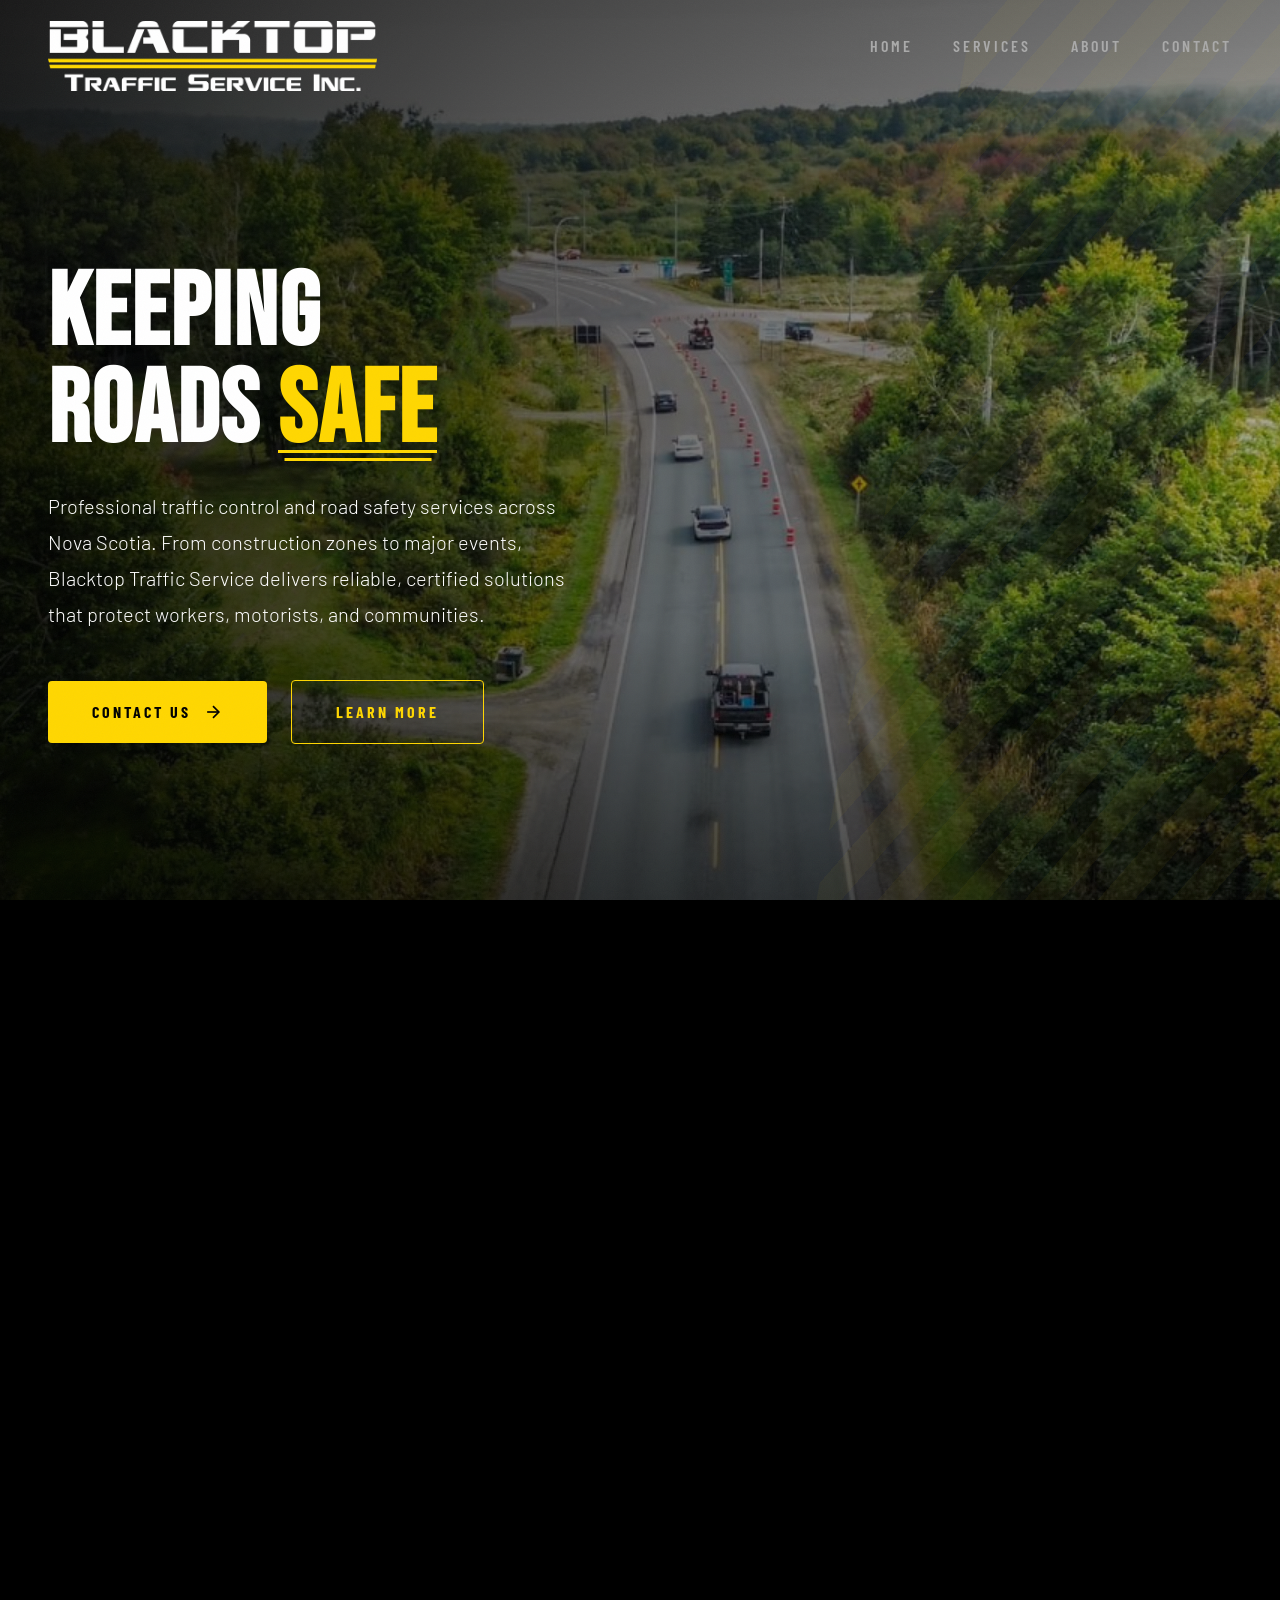
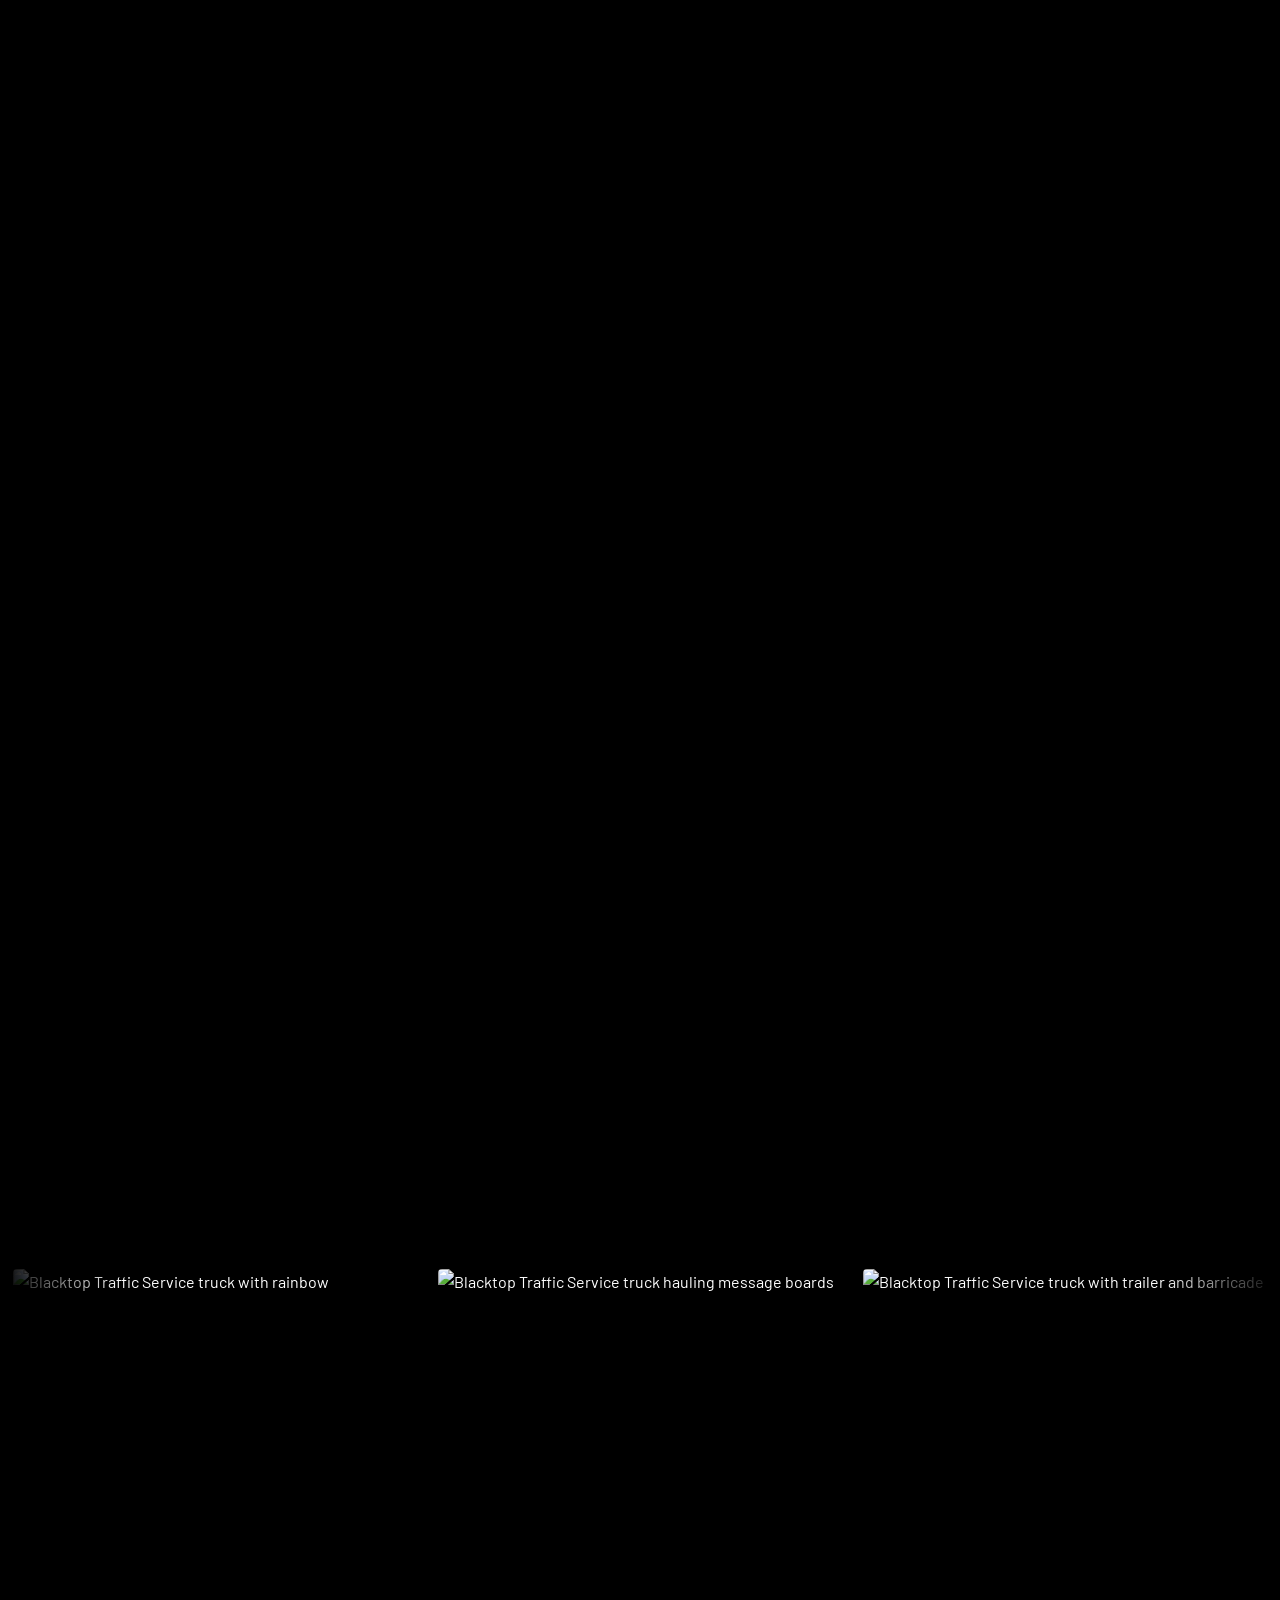
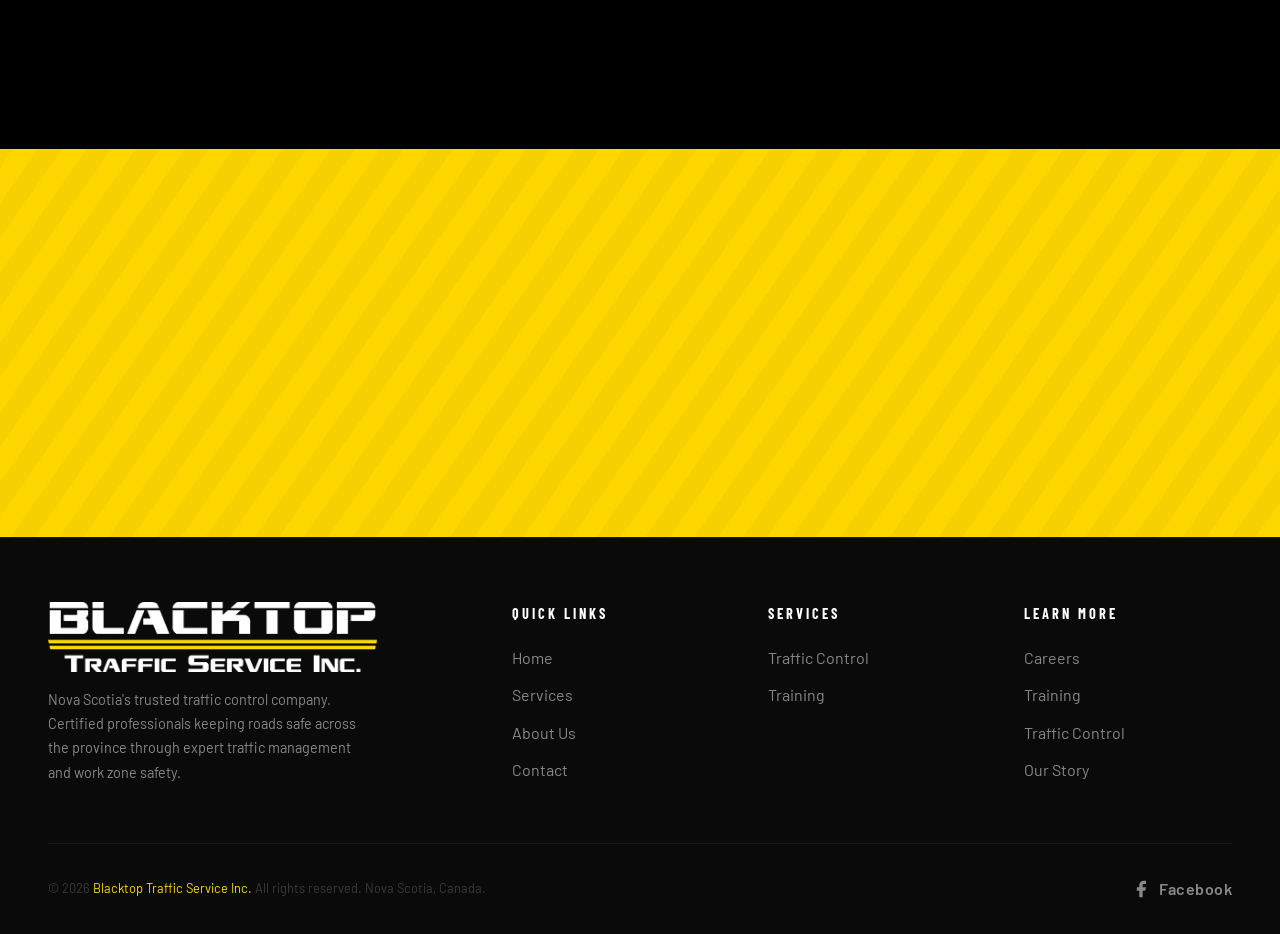
==== index.html @ 9e1861d8 "Add files via upload" ====
<!DOCTYPE html>
<html lang="en">
<head>
    <meta charset="UTF-8">
    <meta name="viewport" content="width=device-width, initial-scale=1.0">
    <meta name="description" content="Blacktop Traffic Service Inc. — Nova Scotia's trusted traffic control, road safety, and traffic management company. Professional flagging, lane closures, traffic control person services, and construction zone management serving Halifax, Sydney, Truro, Dartmouth, Cape Breton, and all of Nova Scotia.">
    <meta name="keywords" content="traffic control Nova Scotia, traffic services, Nova Scotia traffic, traffic service, traffic control person, traffic control training, traffic safety, road safety, traffic management, Blacktop Traffic, Blacktop Traffic Service, Blacktop Service, blacktop, Ryan Robicheau, Cape Breton traffic services, Nova Scotia service, flagging services, lane closures, construction zone management, pilot car services, detour setup, event traffic management, traffic services Halifax, traffic services Sydney, traffic services Dartmouth, traffic services Truro, traffic services New Glasgow, traffic services Yarmouth, traffic services Kentville, traffic services Amherst, traffic services Antigonish, traffic services Bridgewater, traffic services Wolfville, traffic services Pictou, traffic services Digby, traffic services Lunenburg, traffic services Windsor, traffic services Shelburne, traffic services Middleton, traffic services Liverpool, traffic services Springhill, traffic services Port Hawkesbury, traffic services Inverness, traffic services Baddeck, traffic services North Sydney, traffic services Glace Bay, traffic services New Waterford, traffic services Lower Sackville, traffic services Bedford, traffic services Cole Harbour, traffic services Enfield, traffic services Stellarton, traffic services Westville, traffic services Annapolis Royal, traffic services Berwick, traffic services Parrsboro, traffic services Marshalltown, traffic services Plympton">
    <meta name="author" content="Blacktop Traffic Service Inc.">
    <meta name="robots" content="index, follow">
    <meta name="geo.region" content="CA-NS">
    <meta name="geo.placename" content="Nova Scotia, Canada">
    <meta property="og:title" content="Blacktop Traffic Service Inc. — Nova Scotia Traffic Control & Road Safety Experts">
    <meta property="og:description" content="Professional traffic control, flagging, traffic management, and road safety services across Nova Scotia. Serving Halifax, Cape Breton, Truro, Yarmouth, and every community province-wide. 24/7 availability.">
    <meta property="og:type" content="website">
    <meta property="og:locale" content="en_CA">
    <meta property="og:site_name" content="Blacktop Traffic Service Inc.">
    <meta property="og:url" content="https://www.blacktoptraffic.ca">
    <title>Blacktop Traffic Service Inc. — Nova Scotia Traffic Control & Road Safety</title>
    <link rel="canonical" href="https://www.blacktoptraffic.ca">
    <link rel="preconnect" href="https://fonts.googleapis.com">
    <link rel="preconnect" href="https://fonts.gstatic.com" crossorigin>
    <link href="https://fonts.googleapis.com/css2?family=Bebas+Neue&family=Barlow:wght@300;400;500;600;700&family=Barlow+Condensed:wght@400;600;700&display=swap" rel="stylesheet">
    <link rel="stylesheet" href="css/styles.css">
</head>
<body>

    <!-- NAVIGATION -->
    <nav class="nav" role="navigation" aria-label="Main navigation">
        <div class="nav__inner">
        <a href="index.html" class="nav__logo" aria-label="Blacktop Traffic Service — Home">
            <img src="images/logo.png" alt="Blacktop Traffic Service" class="nav__logo-img">
        </a>

        <div class="nav__links">
            <a href="index.html" class="nav__link">Home</a>
            <a href="services.html" class="nav__link">Services</a>
            <a href="about.html" class="nav__link">About</a>
            <a href="contact.html" class="nav__link">Contact</a>
        </div>

        <button class="nav__hamburger" aria-label="Toggle menu" aria-expanded="false">
            <div class="nav__hamburger-icon">
                <span></span>
                <span></span>
                <span></span>
            </div>
            <span class="nav__hamburger-label">Menu</span>
        </button>
        </div>

        <div class="nav__mobile-menu">
            <a href="index.html" class="nav__mobile-link">Home</a>
            <a href="services.html" class="nav__mobile-link">Services</a>
            <a href="about.html" class="nav__mobile-link">About</a>
            <a href="contact.html" class="nav__mobile-link">Contact</a>
        </div>
    </nav>


    <!-- HERO SECTION -->
    <header class="hero">
        <div class="hero__bg">
            <img src="images/hero-bg.png" alt="Nova Scotia highway with Blacktop Traffic Service traffic control setup" class="hero__bg-image">
            <div class="hero__bg-overlay"></div>
            <div class="hero__stripe" aria-hidden="true"></div>
        </div>
        <div class="hero__content">
            <div class="hero__text">
                <h1 class="hero__title">
                    Keeping<br>Roads <em>Safe</em>
                </h1>
                <p class="hero__description">
                    Professional traffic control and road safety services across Nova Scotia. From construction zones to major events, Blacktop Traffic Service delivers reliable, certified solutions that protect workers, motorists, and communities.
                </p>
                <div class="hero__actions">
                    <a href="contact.html" class="btn btn--primary">
                        Contact Us
                        <svg class="btn__arrow" viewBox="0 0 24 24" fill="none" stroke="currentColor" stroke-width="2" aria-hidden="true">
                            <line x1="5" y1="12" x2="19" y2="12"/><polyline points="12 5 19 12 12 19"/>
                        </svg>
                    </a>
                    <a href="services.html" class="btn btn--outline">Learn More</a>
                </div>
            </div>
        </div>
    </header>

    <!-- COMMITMENT TO SAFETY -->
    <section class="commitment" aria-label="Our commitment to safety">
        <div class="container">
            <div class="commitment__content reveal">
                <h2 class="commitment__title">Our Commitment to Safety</h2>
                <p class="commitment__text">
                    We believe that every person, whether they're behind the wheel, on foot, or working on the job site, deserves to get home safe at the end of the day. That belief drives every decision we make, every crew we train, and every project we take on.
                </p>
                <a href="about.html#mission" class="btn btn--outline">
                    Learn More
                </a>
            </div>
        </div>
        <div class="commitment__image reveal reveal-delay-2">
            <img src="images/commitment-trucks.png" alt="Blacktop Traffic Service trucks and equipment on a Nova Scotia highway job site">
        </div>
    </section>

    <!-- SERVICES PREVIEW -->
    <section class="services-preview section-pad" aria-label="Our services">
        <div class="container">
            <div class="services-preview__header reveal">
                <h2 class="services-preview__title">Our Services</h2>
                <p class="services-preview__subtitle">Professional traffic control and safety training delivered by certified experts across Nova Scotia.</p>
            </div>
            <div class="services-preview__grid">
                <article class="preview-card reveal reveal-delay-1">
                    <div class="preview-card__image">
                        <img src="images/traffic_control_zoomed.png" alt="Traffic control person holding a slow sign at a work zone">
                        <div class="preview-card__image-overlay"></div>
                    </div>
                    <div class="preview-card__body">
                        <h3 class="preview-card__title">Traffic Control</h3>
                        <p class="preview-card__text">
                            Full-spectrum traffic control planning and execution for construction zones, utility work, and road maintenance projects throughout Nova Scotia.
                        </p>
                    </div>
                </article>
                <article class="preview-card reveal reveal-delay-2">
                    <div class="preview-card__image">
                        <img src="images/services/flagging.jpg" alt="Traffic safety training session with certified instructors">
                        <div class="preview-card__image-overlay"></div>
                    </div>
                    <div class="preview-card__body">
                        <h3 class="preview-card__title">Training</h3>
                        <p class="preview-card__text">
                            Comprehensive traffic control safety training for workers and supervisors covering flagging procedures, work zone safety, and MUTCDC standards.
                        </p>
                    </div>
                </article>
            </div>
            <div class="services-preview__action reveal reveal-delay-3">
                <a href="services.html" class="btn btn--primary">
                    View All Services
                    <svg class="btn__arrow" viewBox="0 0 24 24" fill="none" stroke="currentColor" stroke-width="2" aria-hidden="true">
                        <line x1="5" y1="12" x2="19" y2="12"/><polyline points="12 5 19 12 12 19"/>
                    </svg>
                </a>
            </div>
        </div>
    </section>

    <!-- PHOTO SCROLLER -->
    <section class="clients" aria-label="Blacktop Traffic in action">
        <div class="clients__track">
            <div class="clients__item">
                <img src="images/slider-1.png" alt="Blacktop Traffic Service truck with rainbow" class="clients__logo">
            </div>
            <div class="clients__item">
                <img src="images/slider-2.png" alt="Blacktop Traffic Service truck hauling message boards" class="clients__logo">
            </div>
            <div class="clients__item">
                <img src="images/slider-3.png" alt="Blacktop Traffic Service truck with trailer and barricades" class="clients__logo">
            </div>
            <div class="clients__item">
                <img src="images/slider-4.png" alt="Blacktop Traffic Service office with detour and road closed signs" class="clients__logo">
            </div>
            <div class="clients__item">
                <img src="images/slider-5.png" alt="Road closed sign being built in the shop" class="clients__logo">
            </div>
            <div class="clients__item">
                <img src="images/slider-6.png" alt="Blacktop Traffic Service truck with arrow board and cones on road" class="clients__logo">
            </div>
            <!-- Duplicate set for seamless loop -->
            <div class="clients__item">
                <img src="images/slider-1.png" alt="Blacktop Traffic Service truck with rainbow" class="clients__logo">
            </div>
            <div class="clients__item">
                <img src="images/slider-2.png" alt="Blacktop Traffic Service truck hauling message boards" class="clients__logo">
            </div>
            <div class="clients__item">
                <img src="images/slider-3.png" alt="Blacktop Traffic Service truck with trailer and barricades" class="clients__logo">
            </div>
            <div class="clients__item">
                <img src="images/slider-4.png" alt="Blacktop Traffic Service office with detour and road closed signs" class="clients__logo">
            </div>
            <div class="clients__item">
                <img src="images/slider-5.png" alt="Road closed sign being built in the shop" class="clients__logo">
            </div>
            <div class="clients__item">
                <img src="images/slider-6.png" alt="Blacktop Traffic Service truck with arrow board and cones on road" class="clients__logo">
            </div>
        </div>
    </section>

    <!-- CTA BANNER -->
    <section class="cta-banner" aria-label="Call to action">
        <h2 class="cta-banner__title reveal">Ready to Keep Your Project Safe?</h2>
        <p class="cta-banner__text reveal reveal-delay-1">
            Get in touch with our certified team to discuss your traffic control needs.
        </p>
        <a href="contact.html" class="btn btn--dark reveal reveal-delay-2">
            Contact Us Today
            <svg class="btn__arrow" viewBox="0 0 24 24" fill="none" stroke="currentColor" stroke-width="2" aria-hidden="true">
                <line x1="5" y1="12" x2="19" y2="12"/><polyline points="12 5 19 12 12 19"/>
            </svg>
        </a>
    </section>

    <!-- FOOTER -->
    <footer class="footer" role="contentinfo">
        <div class="footer__top">
            <div class="footer__brand">
                <a href="index.html" class="footer__logo" aria-label="Blacktop Traffic Service — Home">
                    <img src="images/logo.png" alt="Blacktop Traffic Service" class="footer__logo-img">
                </a>
                <p>
                    Nova Scotia's trusted traffic control company. Certified professionals keeping roads safe across the province through expert traffic management and work zone safety.
                </p>
            </div>

            <div>
                <div class="footer__col-title">Quick Links</div>
                <a href="index.html" class="footer__col-link">Home</a>
                <a href="services.html" class="footer__col-link">Services</a>
                <a href="about.html" class="footer__col-link">About Us</a>
                <a href="contact.html" class="footer__col-link">Contact</a>
            </div>

            <div>
                <div class="footer__col-title">Services</div>
                <a href="services.html" class="footer__col-link">Traffic Control</a>
                <a href="services.html" class="footer__col-link">Training</a>
            </div>

            <div>
                <div class="footer__col-title">Learn More</div>
                <a href="contact.html" class="footer__col-link">Careers</a>
                <a href="services.html" class="footer__col-link">Training</a>
                <a href="services.html" class="footer__col-link">Traffic Control</a>
                <a href="about.html" class="footer__col-link">Our Story</a>
            </div>
        </div>

        <div class="footer__bottom">
            <div class="footer__copy">
                &copy; 2026 <a href="index.html">Blacktop Traffic Service Inc.</a> All rights reserved. Nova Scotia, Canada.
            </div>
            <div class="footer__socials">
                <a href="https://www.facebook.com/profile.php?id=100088332285635" target="_blank" rel="noopener noreferrer" class="footer__facebook-link" aria-label="Facebook">
                    <svg viewBox="0 0 24 24" fill="currentColor"><path d="M18 2h-3a5 5 0 00-5 5v3H7v4h3v8h4v-8h3l1-4h-4V7a1 1 0 011-1h3z"/></svg>
                    <span>Facebook</span>
                </a>
            </div>
        </div>
    </footer>

    <script src="js/main.js"></script>

    <!-- Structured Data for SEO -->
    <script type="application/ld+json">
    {
        "@context": "https://schema.org",
        "@type": "LocalBusiness",
        "name": "Blacktop Traffic Service Inc.",
        "alternateName": ["Blacktop Traffic", "Blacktop Traffic Service", "Blacktop Service"],
        "description": "Professional traffic control, traffic management, flagging, traffic safety training, and road safety services across Nova Scotia, Canada. Certified traffic control persons serving Halifax, Cape Breton, Truro, Yarmouth, Digby, and all communities province-wide.",
        "url": "https://www.blacktoptraffic.ca",
        "email": "blacktoptraffic@hotmail.com",
        "founder": {
            "@type": "Person",
            "name": "Ryan Robicheau"
        },
        "address": {
            "@type": "PostalAddress",
            "streetAddress": "9704 Hwy 1 Marshalltown",
            "addressRegion": "Nova Scotia",
            "postalCode": "B0V 1A0",
            "addressCountry": "CA"
        },
        "areaServed": [
            {"@type": "Province", "name": "Nova Scotia"},
            {"@type": "City", "name": "Halifax"},
            {"@type": "City", "name": "Dartmouth"},
            {"@type": "City", "name": "Sydney"},
            {"@type": "City", "name": "Glace Bay"},
            {"@type": "City", "name": "Truro"},
            {"@type": "City", "name": "New Glasgow"},
            {"@type": "City", "name": "Yarmouth"},
            {"@type": "City", "name": "Kentville"},
            {"@type": "City", "name": "Amherst"},
            {"@type": "City", "name": "Bridgewater"},
            {"@type": "City", "name": "Wolfville"},
            {"@type": "City", "name": "Antigonish"},
            {"@type": "City", "name": "Pictou"},
            {"@type": "City", "name": "Digby"},
            {"@type": "City", "name": "Shelburne"},
            {"@type": "City", "name": "Lunenburg"},
            {"@type": "City", "name": "Windsor"},
            {"@type": "City", "name": "Middleton"},
            {"@type": "City", "name": "Annapolis Royal"},
            {"@type": "City", "name": "Liverpool"},
            {"@type": "City", "name": "Springhill"},
            {"@type": "City", "name": "Port Hawkesbury"},
            {"@type": "City", "name": "Inverness"},
            {"@type": "City", "name": "Baddeck"},
            {"@type": "City", "name": "North Sydney"},
            {"@type": "City", "name": "New Waterford"},
            {"@type": "City", "name": "Lower Sackville"},
            {"@type": "City", "name": "Bedford"},
            {"@type": "City", "name": "Cole Harbour"},
            {"@type": "City", "name": "Enfield"},
            {"@type": "City", "name": "Stellarton"},
            {"@type": "City", "name": "Westville"},
            {"@type": "City", "name": "Berwick"},
            {"@type": "City", "name": "Parrsboro"},
            {"@type": "City", "name": "Mahone Bay"},
            {"@type": "City", "name": "Chester"}
        ],
        "serviceType": [
            "Traffic Control",
            "Traffic Management",
            "Traffic Safety",
            "Road Safety",
            "Flagging Services",
            "Lane Closures",
            "Traffic Control Person Services",
            "Traffic Control Training",
            "TCP Certification",
            "Construction Zone Management"
        ],
        "openingHoursSpecification": {
            "@type": "OpeningHoursSpecification",
            "dayOfWeek": ["Monday", "Tuesday", "Wednesday", "Thursday", "Friday", "Saturday", "Sunday"],
            "opens": "00:00",
            "closes": "23:59"
        },
        "sameAs": [
            "https://www.facebook.com/profile.php?id=100088332285635"
        ]
    }
    </script>
</body>
</html>
---- css/styles.css ----
/* ============================================
   CSS CUSTOM PROPERTIES
   ============================================ */
:root {
    --black: #000000;
    --white: #FFFFFF;
    --yellow: #FFD700;
    --yellow-dark: #E6C200;
    --yellow-glow: rgba(255, 215, 0, 0.15);
    --gray-900: #0A0A0A;
    --gray-800: #1A1A1A;
    --gray-700: #2A2A2A;
    --gray-600: #3A3A3A;
    --gray-400: #888888;
    --gray-300: #AAAAAA;
    --gray-100: #E5E5E5;
    --font-display: 'Bebas Neue', sans-serif;
    --font-heading: 'Barlow Condensed', sans-serif;
    --font-body: 'Barlow', sans-serif;
    --ease-out-expo: cubic-bezier(0.16, 1, 0.3, 1);
    --ease-out-quart: cubic-bezier(0.25, 1, 0.5, 1);
}

/* ============================================
   RESET & BASE
   ============================================ */
*, *::before, *::after {
    margin: 0;
    padding: 0;
    box-sizing: border-box;
}

html {
    scroll-behavior: smooth;
    scroll-padding-top: 116px;
}

body {
    font-family: var(--font-body);
    background: var(--black);
    color: var(--white);
    overflow-x: hidden;
    line-height: 1.6;
    -webkit-font-smoothing: antialiased;
    -moz-osx-font-smoothing: grayscale;
}

img {
    max-width: 100%;
    height: auto;
    display: block;
}

a {
    text-decoration: none;
    color: inherit;
}

ul { list-style: none; }

/* ============================================
   NOISE TEXTURE OVERLAY
   ============================================ */
body::before {
    content: '';
    position: fixed;
    inset: 0;
    z-index: 9999;
    pointer-events: none;
    opacity: 0.03;
    background-image: url("data:image/svg+xml,%3Csvg viewBox='0 0 256 256' xmlns='http://www.w3.org/2000/svg'%3E%3Cfilter id='noise'%3E%3CfeTurbulence type='fractalNoise' baseFrequency='0.9' numOctaves='4' stitchTiles='stitch'/%3E%3C/filter%3E%3Crect width='100%25' height='100%25' filter='url(%23noise)'/%3E%3C/svg%3E");
    background-repeat: repeat;
    background-size: 256px 256px;
}

/* ============================================
   SELECTION STYLE
   ============================================ */
::selection {
    background: var(--yellow);
    color: var(--black);
}

/* ============================================
   SCROLLBAR
   ============================================ */
::-webkit-scrollbar { width: 8px; }
::-webkit-scrollbar-track { background: var(--black); }
::-webkit-scrollbar-thumb {
    background: var(--gray-600);
    border-radius: 4px;
}
::-webkit-scrollbar-thumb:hover {
    background: var(--yellow);
}

/* ============================================
   NAVIGATION
   ============================================ */
.nav {
    position: fixed;
    top: 0;
    left: 0;
    right: 0;
    z-index: 1000;
    min-height: 102px;
    padding: 16px 48px 16px;
    display: flex;
    align-items: center;
    justify-content: center;
    transition: background 0.4s ease, box-shadow 0.4s ease, top 0.4s ease;
}

.nav.scrolled {
    background: rgba(0, 0, 0, 0.95);
    backdrop-filter: blur(20px);
    -webkit-backdrop-filter: blur(20px);
    box-shadow: 0 1px 0 rgba(255, 215, 0, 0.1);
}

.nav__inner {
    display: flex;
    align-items: center;
    justify-content: space-between;
    width: 100%;
    max-width: 1200px;
}

.nav__logo {
    display: flex;
    align-items: center;
    gap: 14px;
    z-index: 1003;
}

.nav__logo-img {
    height: 70px;
    width: auto;
    display: block;
    position: relative;
    top: 5px;
    transition: height 0.4s ease;
}

.nav.scrolled .nav__logo-img {
    height: 50px;
    top: 0;
}

.nav__links {
    display: flex;
    align-items: center;
    gap: 40px;
}

.nav__link {
    font-family: var(--font-heading);
    font-size: 1rem;
    font-weight: 600;
    letter-spacing: 3px;
    text-transform: uppercase;
    color: var(--gray-300);
    transition: color 0.3s ease;
    position: relative;
    padding-bottom: 10px;
}

/* Top line — wider, like the logo mark */
.nav__link::before {
    content: '';
    position: absolute;
    bottom: 6px;
    left: 50%;
    width: 0;
    height: 2px;
    background: var(--yellow);
    transform: translateX(-50%);
    transition: width 0.35s var(--ease-out-expo);
}

/* Bottom line — shorter, with gap beneath */
.nav__link::after {
    content: '';
    position: absolute;
    bottom: 0;
    left: 50%;
    width: 0;
    height: 2px;
    background: var(--yellow);
    transform: translateX(-50%);
    transition: width 0.35s var(--ease-out-expo) 0.05s;
}

.nav__link:hover,
.nav__link.active {
    color: var(--white);
}

.nav__link:hover::before,
.nav__link.active::before {
    width: 100%;
}

.nav__link:hover::after,
.nav__link.active::after {
    width: 60%;
}

.nav__cta {
    font-family: var(--font-heading);
    font-size: 0.8rem;
    font-weight: 700;
    letter-spacing: 2px;
    text-transform: uppercase;
    background: var(--yellow);
    color: var(--black);
    padding: 12px 28px;
    border: none;
    cursor: pointer;
    border-radius: 4px;
    transition: background 0.3s ease, transform 0.3s ease;
}

.nav__cta:hover {
    background: var(--white);
    transform: scale(1.05);
}

/* Hamburger */
.nav__hamburger {
    display: none;
    align-items: center;
    gap: 8px;
    cursor: pointer;
    z-index: 1003;
    background: none;
    border: none;
    padding: 8px;
}

.nav__hamburger-icon {
    display: flex;
    flex-direction: column;
    gap: 6px;
}

.nav__hamburger-icon span {
    display: block;
    width: 28px;
    height: 2px;
    background: var(--white);
    transition: transform 0.4s var(--ease-out-expo), opacity 0.3s ease;
    transform-origin: center;
}

.nav__hamburger-label {
    font-family: var(--font-heading);
    font-size: 0.7rem;
    font-weight: 600;
    letter-spacing: 2px;
    text-transform: uppercase;
    color: var(--white);
    transition: color 0.3s ease;
}

.nav__hamburger.open .nav__hamburger-icon span:nth-child(1) {
    transform: translateY(8px) rotate(45deg);
    background: var(--yellow);
}

.nav__hamburger.open .nav__hamburger-icon span:nth-child(2) {
    opacity: 0;
}

.nav__hamburger.open .nav__hamburger-icon span:nth-child(3) {
    transform: translateY(-8px) rotate(-45deg);
    background: var(--yellow);
}

.nav__hamburger.open .nav__hamburger-label {
    color: var(--yellow);
}

/* Mobile Menu */
.nav__mobile-menu {
    display: none;
}


/* ============================================
   HERO SECTION
   ============================================ */
.hero {
    position: relative;
    min-height: 100vh;
    display: flex;
    align-items: center;
    overflow: hidden;
    background: var(--black);
    padding: 110px 48px 0;
}

.hero__bg {
    position: absolute;
    inset: 0;
    z-index: 0;
}

.hero__bg-image {
    position: absolute;
    inset: 0;
    width: 100%;
    height: 100%;
    object-fit: cover;
    object-position: center;
}

.hero__bg-overlay {
    position: absolute;
    inset: 0;
    background:
        linear-gradient(90deg, rgba(0, 0, 0, 0.85) 0%, rgba(0, 0, 0, 0.6) 40%, rgba(0, 0, 0, 0.3) 100%),
        linear-gradient(180deg, rgba(0, 0, 0, 0.3) 0%, transparent 30%, transparent 70%, rgba(0, 0, 0, 0.5) 100%);
    z-index: 1;
}

/* Diagonal stripe accent */
.hero__stripe {
    position: absolute;
    top: -20%;
    right: -5%;
    width: 35%;
    height: 140%;
    background: repeating-linear-gradient(
        -55deg,
        transparent,
        transparent 30px,
        rgba(255, 215, 0, 0.04) 30px,
        rgba(255, 215, 0, 0.04) 60px
    );
    transform: skewX(-10deg);
    z-index: 1;
}

.hero__content {
    position: relative;
    z-index: 3;
    max-width: 1200px;
    margin: 0 auto;
    width: 100%;
}

.hero__text {
    position: relative;
    max-width: 540px;
}

.hero__badge {
    display: inline-flex;
    align-items: center;
    gap: 10px;
    font-family: var(--font-heading);
    font-size: 0.9rem;
    font-weight: 600;
    letter-spacing: 5px;
    text-transform: uppercase;
    color: var(--yellow);
    margin-bottom: 32px;
    opacity: 0;
    transform: translateY(20px);
    animation: fadeUp 0.8s var(--ease-out-expo) 0.3s forwards;
}

.hero__badge::before {
    content: '';
    width: 40px;
    height: 2px;
    background: var(--yellow);
}

.hero__title {
    font-family: var(--font-display);
    font-size: clamp(3.5rem, 8vw, 7.5rem);
    line-height: 0.95;
    letter-spacing: 2px;
    text-transform: uppercase;
    color: var(--white);
    margin-bottom: 28px;
    opacity: 0;
    transform: translateY(40px);
    animation: fadeUp 1s var(--ease-out-expo) 0.5s forwards;
}

.hero__title em {
    font-style: normal;
    color: var(--yellow);
    position: relative;
    display: inline-block;
}

.hero__title em::after {
    content: '';
    position: absolute;
    bottom: 7px;
    left: 0;
    width: 100%;
    height: 3px;
    background: var(--yellow);
}

.hero__title em::before {
    content: '';
    position: absolute;
    bottom: -1px;
    left: 50%;
    transform: translateX(-50%);
    width: calc(100% - 12px);
    height: 3px;
    background: var(--yellow);
}

.hero__description {
    font-size: 1.25rem;
    font-weight: 300;
    color: var(--white);
    max-width: 540px;
    line-height: 1.8;
    margin-bottom: 48px;
    opacity: 0;
    transform: translateY(30px);
    animation: fadeUp 1s var(--ease-out-expo) 0.7s forwards;
}

.hero__actions {
    display: flex;
    align-items: center;
    gap: 24px;
    flex-wrap: wrap;
    opacity: 0;
    transform: translateY(30px);
    animation: fadeUp 1s var(--ease-out-expo) 0.9s forwards;
}


@keyframes fadeUp {
    to {
        opacity: 1;
        transform: translateY(0);
    }
}

/* ============================================
   COMMITMENT SECTION
   ============================================ */
.commitment {
    background: var(--black);
    padding-top: 70px;
    overflow: hidden;
}

.commitment__content {
    text-align: center;
    max-width: 680px;
    margin: 0 auto;
    padding-bottom: 140px;
    position: relative;
    z-index: 2;
}

.commitment__title {
    font-family: var(--font-display);
    font-size: clamp(2.2rem, 4.5vw, 3.5rem);
    letter-spacing: 2px;
    text-transform: uppercase;
    color: var(--yellow);
    line-height: 1.05;
    margin-bottom: 24px;
}

.commitment__text {
    font-size: 1.15rem;
    font-weight: 300;
    color: var(--gray-300);
    line-height: 1.9;
    margin-bottom: 36px;
}

.commitment__image {
    text-align: center;
    line-height: 0;
}

.commitment__image img {
    width: calc(100% + 100px);
    max-width: none;
    height: auto;
    display: block;
    margin-top: -120px;
    margin-left: -50px;
}

/* ============================================
   SERVICES PREVIEW
   ============================================ */
.services-preview {
    background: var(--black);
    padding-top: 65px !important;
    padding-bottom: 70px;
}

.services-preview__header {
    text-align: center;
    margin-bottom: 56px;
}

.services-preview__header .section-label {
    justify-content: center;
}

.services-preview__title {
    font-family: var(--font-display);
    font-size: clamp(2.2rem, 4.5vw, 3.5rem);
    letter-spacing: 2px;
    text-transform: uppercase;
    color: var(--yellow);
    line-height: 1.05;
    margin-bottom: 16px;
}

.services-preview__subtitle {
    font-size: 1.15rem;
    font-weight: 300;
    color: var(--gray-300);
    max-width: 600px;
    line-height: 1.8;
    margin: 0 auto;
}

.services-preview__grid {
    display: grid;
    grid-template-columns: repeat(2, 1fr);
    gap: 28px;
}

.preview-card {
    background: var(--gray-900);
    border: 1px solid var(--gray-800);
    overflow: hidden;
    transition: border-color 0.4s ease, transform 0.4s var(--ease-out-expo);
}

.preview-card:hover {
    border-color: var(--yellow);
    transform: translateY(-6px);
}

.preview-card__image {
    position: relative;
    aspect-ratio: 4 / 3;
    overflow: hidden;
}

.preview-card__image img {
    width: 100%;
    height: 100%;
    object-fit: cover;
    display: block;
    transition: transform 0.6s var(--ease-out-expo);
}

.preview-card:hover .preview-card__image img {
    transform: scale(1.05);
}

.preview-card__image-overlay {
    position: absolute;
    inset: 0;
    background: linear-gradient(
        180deg,
        transparent 50%,
        rgba(10, 10, 10, 0.7) 100%
    );
    pointer-events: none;
}

.preview-card__body {
    padding: 28px 28px 32px;
}

.preview-card__title {
    font-family: var(--font-display);
    font-size: 1.8rem;
    letter-spacing: 2px;
    text-transform: uppercase;
    margin-bottom: 12px;
    transition: color 0.3s ease;
}

.preview-card:hover .preview-card__title {
    color: var(--yellow);
}

.preview-card__text {
    font-size: 1rem;
    font-weight: 300;
    color: var(--gray-300);
    line-height: 1.8;
}

.services-preview__action {
    text-align: center;
    margin-top: 48px;
}

/* Buttons */
.btn {
    font-family: var(--font-heading);
    font-size: 1rem;
    font-weight: 700;
    letter-spacing: 3px;
    text-transform: uppercase;
    padding: 18px 44px;
    cursor: pointer;
    transition: all 0.4s var(--ease-out-expo);
    display: inline-flex;
    align-items: center;
    gap: 12px;
    border: none;
}

.btn--primary {
    background: var(--yellow);
    color: var(--black);
    border-radius: 4px;
}

.btn--primary:hover {
    background: var(--white);
    transform: translateY(-2px);
    box-shadow: 0 20px 40px rgba(255, 215, 0, 0.2);
}

.btn--outline {
    background: transparent;
    color: var(--yellow);
    border: 1px solid var(--yellow);
    border-radius: 4px;
}

.btn--outline:hover {
    background: var(--white);
    border-color: var(--white);
    color: var(--black);
    transform: translateY(-2px);
}

.btn__arrow {
    width: 20px;
    height: 20px;
    transition: transform 0.3s var(--ease-out-expo);
}

.btn:hover .btn__arrow {
    transform: translateX(4px);
}

/* ============================================
   SERVICE DETAIL SECTIONS
   ============================================ */
.service-detail {
    background: var(--black);
}

.service-detail.section-pad {
    padding-bottom: 40px;
}

.service-detail--alt {
    background: var(--black);
}

.service-detail--alt.section-pad {
    padding-top: 80px;
    padding-bottom: 100px;
}

.service-detail__header {
    text-align: center;
    max-width: 700px;
    margin: 0 auto 56px;
}

.service-detail__header .section-label {
    justify-content: center;
}

.service-detail__title {
    font-family: var(--font-display);
    font-size: clamp(2rem, 3.5vw, 3rem);
    letter-spacing: 2px;
    text-transform: uppercase;
    line-height: 1.1;
    margin-bottom: 20px;
}

.service-detail__intro {
    font-size: 1.1rem;
    font-weight: 300;
    color: var(--gray-300);
    line-height: 1.8;
}

.service-detail__grid {
    display: grid;
    grid-template-columns: repeat(3, 1fr);
    gap: 24px;
}

.detail-card {
    background: var(--gray-900);
    border: 1px solid var(--gray-800);
    padding: 32px 28px;
    transition: border-color 0.4s ease, transform 0.4s var(--ease-out-expo);
}

.service-detail--alt .detail-card {
    background: var(--gray-900);
}

.detail-card:hover {
    border-color: var(--yellow);
    transform: translateY(-4px);
}

.detail-card__title {
    font-family: var(--font-display);
    font-size: 1.4rem;
    letter-spacing: 2px;
    text-transform: uppercase;
    margin-bottom: 12px;
    transition: color 0.3s ease;
}

.detail-card:hover .detail-card__title {
    color: var(--yellow);
}

.detail-card__text {
    font-size: 0.95rem;
    font-weight: 300;
    color: var(--gray-300);
    line-height: 1.75;
}

/* ============================================
   SECTION COMMON
   ============================================ */
section {
    position: relative;
}

.section-pad {
    padding: 140px 48px;
}

.container {
    max-width: 1200px;
    margin: 0 auto;
}

.section-label {
    display: inline-flex;
    align-items: center;
    gap: 12px;
    font-family: var(--font-heading);
    font-size: 0.9rem;
    font-weight: 600;
    letter-spacing: 5px;
    text-transform: uppercase;
    color: var(--yellow);
    margin-bottom: 20px;
}

.section-label::before {
    content: '';
    width: 30px;
    height: 2px;
    background: var(--yellow);
}

.section-title {
    font-family: var(--font-display);
    font-size: clamp(2.5rem, 5vw, 4.5rem);
    letter-spacing: 2px;
    text-transform: uppercase;
    line-height: 1;
    margin-bottom: 24px;
}

.section-subtitle {
    font-size: 1.2rem;
    font-weight: 300;
    color: var(--gray-300);
    max-width: 640px;
    line-height: 1.8;
}

/* Reveal animations */
.reveal {
    opacity: 0;
    transform: translateY(40px);
    transition: opacity 0.8s var(--ease-out-expo), transform 0.8s var(--ease-out-expo);
}

.reveal.visible {
    opacity: 1;
    transform: translateY(0);
}

.reveal-delay-1 { transition-delay: 0.1s; }
.reveal-delay-2 { transition-delay: 0.2s; }
.reveal-delay-3 { transition-delay: 0.3s; }
.reveal-delay-4 { transition-delay: 0.4s; }
.reveal-delay-5 { transition-delay: 0.5s; }
.reveal-delay-6 { transition-delay: 0.6s; }

/* ============================================
   CLIENT TICKER
   ============================================ */
.clients {
    background: var(--black);
    border-top: none;
    border-bottom: none;
    padding: 0 0 80px;
    overflow: hidden;
    position: relative;
}

.clients__label {
    font-family: var(--font-display);
    font-size: clamp(2.2rem, 4.5vw, 3.5rem);
    letter-spacing: 2px;
    text-transform: uppercase;
    color: var(--white);
    text-align: center;
    margin-bottom: 120px;
}

.clients__track {
    display: flex;
    width: max-content;
    animation: ticker 30s linear infinite;
}

.clients__track:hover {
    animation-play-state: paused;
}

.clients__item {
    flex-shrink: 0;
    display: flex;
    align-items: center;
    gap: 25px;
    padding: 0 12.5px;
    white-space: nowrap;
    border-right: none;
    transition: opacity 0.3s ease;
}

.clients__item:hover {
    opacity: 0.8;
}

.clients__logo {
    width: 400px;
    height: 400px;
    border-radius: 4px;
    object-fit: cover;
    flex-shrink: 0;
}

.clients__name {
    font-family: var(--font-heading);
    font-size: 0.9rem;
    font-weight: 600;
    letter-spacing: 3px;
    text-transform: uppercase;
    color: var(--white);
}

/* Fade edges */
.clients::before,
.clients::after {
    content: '';
    position: absolute;
    top: 0;
    bottom: 0;
    width: 120px;
    z-index: 2;
    pointer-events: none;
}

.clients::before {
    left: 0;
    background: linear-gradient(90deg, var(--black), transparent);
}

.clients::after {
    right: 0;
    background: linear-gradient(-90deg, var(--black), transparent);
}

@keyframes ticker {
    0% { transform: translateX(0); }
    100% { transform: translateX(-50%); }
}


/* ============================================
   SERVICES — ROAD LAYOUT
   ============================================ */
.road-section {
    position: relative;
    background: var(--black);
    padding: 100px 48px 120px;
    overflow: hidden;
}

/* --- The Road --- */
.road {
    position: absolute;
    top: 20px;
    left: 50%;
    transform: translateX(-50%);
    width: 120px;
    height: calc(100% - 20px);
    display: flex;
    z-index: 0;
}

.road__edge {
    width: 4px;
    height: 100%;
    background: rgba(255, 255, 255, 0.12);
    flex-shrink: 0;
}

.road__surface {
    flex: 1;
    background: var(--gray-800);
    display: flex;
    justify-content: center;
}

.road__dashes {
    width: 4px;
    height: 100%;
    background: repeating-linear-gradient(
        to bottom,
        var(--yellow) 0px,
        var(--yellow) 28px,
        transparent 28px,
        transparent 56px
    );
    opacity: 0.6;
}

/* Road fade in/out */
.road__fade {
    position: absolute;
    left: 0;
    width: 100%;
    height: 180px;
    z-index: 1;
    pointer-events: none;
}

.road__fade--top {
    top: 0;
    background: linear-gradient(to bottom, var(--black) 0%, transparent 100%);
}

.road__fade--bottom {
    bottom: 0;
    background: linear-gradient(to top, var(--black) 0%, transparent 100%);
}

/* --- Service Stops --- */
.road__stops {
    position: relative;
    z-index: 1;
    max-width: 1200px;
    margin: 0 auto;
    display: flex;
    flex-direction: column;
    gap: 80px;
}

.road-stop {
    display: grid;
    grid-template-columns: 1fr 40px 120px 40px 1fr;
    align-items: center;
    width: 100%;
}

/* Left stop: card(1) | connector(2) | road gap(3) | empty(4) | image(5) */
.road-stop--left .road-stop__card { grid-column: 1; }
.road-stop--left .road-stop__connector { grid-column: 2; }
.road-stop--left .road-stop__image { grid-column: 5; }

/* Right stop: image(1) | empty(2) | road gap(3) | connector(4) | card(5) */
.road-stop--right .road-stop__image { grid-column: 1; }
.road-stop--right .road-stop__connector { grid-column: 4; }
.road-stop--right .road-stop__card { grid-column: 5; }

/* --- Connector Line + Dot --- */
.road-stop__connector {
    display: flex;
    align-items: center;
    height: 2px;
}

.road-stop__line {
    display: block;
    flex: 1;
    height: 2px;
    background: var(--yellow);
    opacity: 0.4;
}

.road-stop__dot {
    width: 14px;
    height: 14px;
    border-radius: 50%;
    background: var(--yellow);
    border: 3px solid var(--black);
    flex-shrink: 0;
    box-shadow: 0 0 12px rgba(255, 215, 0, 0.3);
}

/* --- Service Card --- */
.road-stop__card {
    background: var(--gray-900);
    border: 1px solid var(--gray-800);
    padding: 36px 32px;
    position: relative;
    overflow: hidden;
    transition: border-color 0.4s ease, transform 0.4s var(--ease-out-expo);
    display: grid;
    grid-template-columns: 44px 1fr;
    grid-template-rows: auto 1fr;
    gap: 0 16px;
}

.road-stop__card:hover {
    border-color: var(--yellow);
    transform: translateY(-4px);
}

.road-stop__card::before {
    content: '';
    position: absolute;
    top: 0;
    left: 0;
    width: 3px;
    height: 0;
    background: var(--yellow);
    transition: height 0.5s var(--ease-out-expo);
}

.road-stop--right .road-stop__card::before {
    left: auto;
    right: 0;
}

.road-stop__card:hover::before {
    height: 100%;
}

.road-stop__icon {
    grid-column: 1;
    grid-row: 1;
    width: 44px;
    height: 44px;
    color: var(--yellow);
    align-self: center;
}

.road-stop__icon svg {
    width: 100%;
    height: 100%;
    stroke: currentColor;
    fill: none;
    stroke-width: 1.5;
    stroke-linecap: round;
    stroke-linejoin: round;
}

.road-stop__title {
    grid-column: 2;
    grid-row: 1;
    font-family: var(--font-display);
    font-size: 2.2rem;
    letter-spacing: 2px;
    text-transform: uppercase;
    transition: color 0.3s ease;
    align-self: center;
}

.road-stop__card:hover .road-stop__title {
    color: var(--yellow);
}

.road-stop__text {
    grid-column: 1 / -1;
    grid-row: 2;
    font-size: 1.05rem;
    font-weight: 300;
    color: #ffffff;
    line-height: 1.8;
    margin-top: 16px;
}

/* --- Service Image --- */
.road-stop__image {
    overflow: hidden;
    border: 1px solid var(--gray-800);
    background: var(--gray-900);
    align-self: stretch;
}

.road-stop__image img {
    width: 100%;
    height: 100%;
    object-fit: cover;
    display: block;
}

/* ============================================
   ABOUT SECTION
   ============================================ */
.about-section {
    background: var(--gray-900);
    position: relative;
    overflow: hidden;
}

.about__stripe {
    position: absolute;
    bottom: -10%;
    left: -10%;
    width: 45%;
    height: 120%;
    background: repeating-linear-gradient(
        55deg,
        transparent,
        transparent 40px,
        rgba(255, 215, 0, 0.02) 40px,
        rgba(255, 215, 0, 0.02) 80px
    );
    transform: skewX(10deg);
    pointer-events: none;
}

.about__layout {
    display: grid;
    grid-template-columns: 1fr 1fr;
    gap: 80px;
    align-items: center;
}

.about__content {
    position: relative;
    z-index: 2;
}

.about__text {
    font-size: 1.15rem;
    font-weight: 300;
    color: var(--gray-300);
    line-height: 1.9;
    margin-bottom: 24px;
}

.about__visual {
    position: relative;
    z-index: 2;
}

.about__image-frame {
    position: relative;
    aspect-ratio: 4/3;
    background: var(--gray-800);
    overflow: hidden;
}

.about__image-frame::before {
    content: '';
    position: absolute;
    inset: 0;
    background:
        linear-gradient(135deg, var(--gray-800) 0%, var(--gray-700) 50%, var(--gray-800) 100%);
    z-index: 1;
}

.about__image-accent {
    position: absolute;
    bottom: -16px;
    right: -16px;
    width: 120px;
    height: 120px;
    border: 3px solid var(--yellow);
    z-index: 0;
}

/* ============================================
   STORY SECTION (About — Deep Dive)
   ============================================ */
.story-section {
    background: var(--black);
    position: relative;
    overflow: hidden;
    padding-top: 60px;
}

.story__stripe {
    position: absolute;
    top: -10%;
    right: -10%;
    width: 45%;
    height: 120%;
    background: repeating-linear-gradient(
        -55deg,
        transparent,
        transparent 40px,
        rgba(255, 215, 0, 0.02) 40px,
        rgba(255, 215, 0, 0.02) 80px
    );
    transform: skewX(-10deg);
    pointer-events: none;
}

.story__layout {
    display: grid;
    grid-template-columns: 1fr 1fr;
    gap: 80px;
    align-items: center;
}

.story__content {
    position: relative;
    z-index: 2;
}

.story__title {
    font-family: var(--font-display);
    font-size: clamp(2rem, 3.5vw, 3rem);
    letter-spacing: 2px;
    text-transform: uppercase;
    line-height: 1.1;
    margin-bottom: 32px;
}

.story__text {
    font-size: 1.15rem;
    font-weight: 300;
    color: var(--gray-300);
    line-height: 1.9;
    margin-bottom: 24px;
}

.story__text:last-child {
    margin-bottom: 0;
}

.story__image {
    position: relative;
    z-index: 2;
}

.story__image-frame {
    position: relative;
    aspect-ratio: 4 / 5;
    background: var(--gray-800);
    overflow: hidden;
}

.story__image-frame img {
    width: 100%;
    height: 100%;
    object-fit: cover;
    display: block;
}

.story__image-overlay {
    position: absolute;
    inset: 0;
    background: linear-gradient(
        180deg,
        transparent 60%,
        rgba(10, 10, 10, 0.6) 100%
    );
    pointer-events: none;
}

.story__image-accent {
    position: absolute;
    top: -16px;
    left: -16px;
    width: 120px;
    height: 120px;
    border: 3px solid var(--yellow);
    z-index: -1;
}

/* ============================================
   FULL-WIDTH IMAGE DIVIDER
   ============================================ */
.fullwidth-divider {
    position: relative;
    width: 100%;
    height: 360px;
    overflow: hidden;
}

.fullwidth-divider img {
    width: 100%;
    height: 100%;
    object-fit: cover;
    display: block;
}

.fullwidth-divider__overlay {
    position: absolute;
    inset: 0;
    background: linear-gradient(
        180deg,
        rgba(0, 0, 0, 0.4) 0%,
        rgba(0, 0, 0, 0.15) 50%,
        rgba(0, 0, 0, 0.4) 100%
    );
    pointer-events: none;
}

.fullwidth-divider--tall {
    height: 480px;
}

.fullwidth-divider--tall img {
    object-position: center 75%;
}

/* ============================================
   STATS SECTION
   ============================================ */
.stats-section {
    background: var(--black);
    padding: 80px 48px;
    border-top: 1px solid var(--gray-800);
}

.stats__grid {
    display: grid;
    grid-template-columns: repeat(4, 1fr);
    gap: 32px;
}

.stat-block {
    text-align: center;
    padding: 24px 16px;
    position: relative;
}

.stat-block::after {
    content: '';
    position: absolute;
    right: 0;
    top: 20%;
    height: 60%;
    width: 1px;
    background: var(--gray-700);
}

.stat-block:last-child::after {
    display: none;
}

.stat-block__number {
    display: block;
    font-family: var(--font-display);
    font-size: clamp(2.2rem, 4vw, 3.2rem);
    letter-spacing: 2px;
    color: var(--yellow);
    line-height: 1;
    margin-bottom: 12px;
}

.stat-block__label {
    display: block;
    font-family: var(--font-heading);
    font-size: 0.85rem;
    font-weight: 600;
    letter-spacing: 2px;
    text-transform: uppercase;
    color: var(--gray-400);
}

/* ============================================
   MISSION SECTION (About — Accent Block)
   ============================================ */
.mission-section {
    position: relative;
    overflow: hidden;
    background: var(--black);
    padding-top: 0;
}

.mission__layout {
    display: grid;
    grid-template-columns: 1fr 1fr;
    min-height: 500px;
    overflow: hidden;
}

.mission__content {
    position: relative;
    z-index: 2;
    background: var(--black);
    display: flex;
    align-items: center;
}

.mission__content-inner {
    padding: 80px 64px 80px 0;
}

.mission__content .section-label {
    color: var(--yellow);
}

.mission__content .section-label::before {
    background: var(--yellow);
}

.mission__title {
    font-family: var(--font-display);
    font-size: clamp(2rem, 3.5vw, 3rem);
    letter-spacing: 2px;
    text-transform: uppercase;
    line-height: 1.1;
    margin-bottom: 24px;
    color: var(--white);
}

.mission__divider {
    width: 80px;
    height: 3px;
    background: var(--yellow);
    margin-bottom: 32px;
}

.mission__text {
    font-size: 1.1rem;
    font-weight: 300;
    color: var(--gray-300);
    line-height: 1.8;
    margin-bottom: 24px;
}

.mission__text:last-child {
    margin-bottom: 0;
}

.mission__image {
    position: relative;
    overflow: hidden;
}

.mission__image img {
    width: 100%;
    height: 100%;
    object-fit: cover;
    display: block;
    position: absolute;
    inset: 0;
}

.mission__image-overlay {
    position: absolute;
    inset: 0;
    background: linear-gradient(
        90deg,
        rgba(255, 215, 0, 0.15) 0%,
        transparent 40%
    );
    pointer-events: none;
    z-index: 1;
}

/* ============================================
   VALUES SECTION
   ============================================ */
.values-section {
    background: var(--black);
    position: relative;
    overflow: hidden;
}

.values__header {
    text-align: center;
    margin-bottom: 56px;
}

.values__header .section-label {
    justify-content: center;
}

.values__title {
    font-family: var(--font-display);
    font-size: clamp(2rem, 3.5vw, 3rem);
    letter-spacing: 2px;
    text-transform: uppercase;
    line-height: 1.1;
}

.about__values {
    display: grid;
    grid-template-columns: repeat(3, 1fr);
    gap: 32px;
}

.value-card {
    text-align: center;
    padding: 40px 24px;
    background: var(--black);
    border: 1px solid var(--gray-800);
    transition: border-color 0.4s ease, transform 0.4s var(--ease-out-expo);
}

.value-card:hover {
    border-color: var(--yellow);
    transform: translateY(-4px);
}

.value-card__icon {
    width: 48px;
    height: 48px;
    margin: 0 auto 20px;
    color: var(--yellow);
}

.value-card__icon svg {
    width: 100%;
    height: 100%;
    stroke: currentColor;
    fill: none;
    stroke-width: 1.5;
}

.value-card__title {
    font-family: var(--font-display);
    font-size: 1.5rem;
    letter-spacing: 2px;
    text-transform: uppercase;
    margin-bottom: 12px;
}

.value-card__text {
    font-size: 1rem;
    font-weight: 300;
    color: var(--gray-400);
    line-height: 1.7;
}

/* ============================================
   CTA BANNER
   ============================================ */
.cta-banner {
    background: var(--yellow);
    padding: 80px 48px;
    text-align: center;
    position: relative;
    overflow: hidden;
}

.cta-banner::before {
    content: '';
    position: absolute;
    inset: 0;
    background: repeating-linear-gradient(
        -55deg,
        transparent,
        transparent 20px,
        rgba(0, 0, 0, 0.03) 20px,
        rgba(0, 0, 0, 0.03) 40px
    );
    pointer-events: none;
}

.cta-banner__title {
    font-family: var(--font-display);
    font-size: clamp(2rem, 4vw, 3.5rem);
    color: var(--black);
    letter-spacing: 3px;
    text-transform: uppercase;
    margin-bottom: 16px;
    position: relative;
}

.cta-banner__text {
    font-size: 1.25rem;
    color: rgba(0, 0, 0, 0.7);
    margin-bottom: 36px;
    position: relative;
}

.btn--dark {
    background: var(--black);
    color: var(--yellow);
    border-radius: 4px;
}

.btn--dark:hover {
    background: var(--gray-900);
    transform: translateY(-2px);
    box-shadow: 0 20px 40px rgba(0, 0, 0, 0.3);
}

/* ============================================
   CONTACT SECTION
   ============================================ */
.contact-section {
    background: var(--black);
    position: relative;
}

.contact-page .contact-section {
    padding-top: 0;
}


.contact__layout {
    display: grid;
    grid-template-columns: repeat(auto-fit, minmax(280px, 1fr));
    gap: 48px;
    margin-top: 64px;
}

.contact__info-list {
    display: flex;
    flex-direction: column;
    gap: 36px;
    margin-top: 24px;
}

.contact__info-item {
    display: flex;
    align-items: flex-start;
    gap: 20px;
}

.contact__info-icon {
    width: 44px;
    height: 44px;
    flex-shrink: 0;
    background: var(--gray-900);
    border: 1px solid var(--gray-700);
    display: flex;
    align-items: center;
    justify-content: center;
    color: var(--yellow);
}

.contact__info-icon svg {
    width: 20px;
    height: 20px;
    stroke: currentColor;
    fill: none;
    stroke-width: 1.5;
}

.contact__info-label {
    font-family: var(--font-heading);
    font-size: 0.7rem;
    letter-spacing: 3px;
    text-transform: uppercase;
    color: var(--gray-400);
    font-weight: 600;
    margin-bottom: 4px;
}

.contact__info-value {
    font-size: 1rem;
    color: var(--white);
    font-weight: 400;
}

.contact__info-value a {
    transition: color 0.3s ease;
}

.contact__info-value a:hover {
    color: var(--yellow);
}

/* Contact card */
.contact-card {
    background: var(--gray-900);
    border: 1px solid var(--gray-800);
    padding: 40px 36px;
    transition: border-color 0.4s ease, transform 0.4s var(--ease-out-expo);
}

.contact-card:hover {
    border-color: var(--yellow);
    transform: translateY(-4px);
}

.contact-card__icon {
    width: 48px;
    height: 48px;
    margin-bottom: 24px;
    color: var(--yellow);
}

.contact-card__icon svg {
    width: 100%;
    height: 100%;
    stroke: currentColor;
    fill: none;
    stroke-width: 1.5;
}

.contact-card__label {
    font-family: var(--font-heading);
    font-size: 0.85rem;
    letter-spacing: 3px;
    text-transform: uppercase;
    color: var(--gray-400);
    font-weight: 600;
    margin-bottom: 8px;
}

.contact-card__value {
    font-size: 1.2rem;
    color: var(--white);
    font-weight: 400;
    line-height: 1.6;
}

.contact-card__value a {
    transition: color 0.3s ease;
}

.contact-card__value a:hover {
    color: var(--yellow);
}

/* ============================================
   PAGE HEADER (Inner pages)
   ============================================ */
.page-header {
    padding: 160px 48px 80px;
    background: var(--black);
    position: relative;
    overflow: hidden;
}

.page-header::before {
    content: '';
    position: absolute;
    inset: 0;
    background:
        radial-gradient(ellipse at 70% 50%, rgba(255, 215, 0, 0.04) 0%, transparent 60%),
        linear-gradient(180deg, var(--gray-900) 0%, var(--black) 100%);
}

.page-header .container {
    position: relative;
    z-index: 2;
}

.page-header--bg {
    overflow: hidden;
}

.page-header__bg-image {
    position: absolute;
    inset: 0;
    width: 100%;
    height: 100%;
    object-fit: cover;
    object-position: center;
    z-index: 0;
}

.page-header__bg-overlay {
    position: absolute;
    inset: 0;
    background:
        linear-gradient(180deg, rgba(0, 0, 0, 0.5) 0%, rgba(0, 0, 0, 0.3) 50%, rgba(0, 0, 0, 0.6) 100%);
    z-index: 1;
}

.page-header--bg .section-title {
    text-shadow: 0 2px 12px rgba(0, 0, 0, 0.7), 0 4px 24px rgba(0, 0, 0, 0.4);
}

.page-header--bg .section-subtitle {
    color: var(--white);
}

.page-header .section-title {
    margin-bottom: 16px;
}

.page-header .section-subtitle {
    max-width: 640px;
}

/* Diagonal accent for page headers */
.page-header__stripe {
    position: absolute;
    top: -30%;
    right: -10%;
    width: 40%;
    height: 160%;
    background: repeating-linear-gradient(
        -55deg,
        transparent,
        transparent 30px,
        rgba(255, 215, 0, 0.03) 30px,
        rgba(255, 215, 0, 0.03) 60px
    );
    transform: skewX(-10deg);
    z-index: 1;
}

/* ============================================
   CONTACT PAGE — FULL-PAGE HAZARD STRIPE
   ============================================ */
.contact-bg-stripe {
    position: absolute;
    top: 0;
    right: -10%;
    width: 40%;
    height: 100%;
    background: repeating-linear-gradient(
        -55deg,
        transparent,
        transparent 30px,
        rgba(255, 215, 0, 0.03) 30px,
        rgba(255, 215, 0, 0.03) 60px
    );
    transform: skewX(-10deg);
    pointer-events: none;
    z-index: 1;
}

.contact-page__content {
    position: relative;
    overflow-x: hidden;
    background: url('../images/contact-bg.png') no-repeat center center / cover scroll;
}

.contact-page__content::after {
    content: '';
    position: absolute;
    top: 0;
    left: 0;
    width: 100%;
    height: 100%;
    background: rgba(0, 0, 0, 0.75);
    z-index: 0;
    pointer-events: none;
}

.contact-page__content > *:not(.contact-bg-stripe) {
    position: relative;
    z-index: 2;
}

.contact-page .page-header,
.contact-page .contact-section,
.contact-page .map-section {
    background: transparent !important;
}

.contact-page .footer {
    position: relative;
    z-index: 2;
}

/* Contact page text legibility over background image */
.contact-page .section-title,
.contact-page .section-subtitle,
.contact-page .section-label {
    text-shadow: 0 2px 12px rgba(0, 0, 0, 0.8), 0 1px 3px rgba(0, 0, 0, 0.6);
}

.contact-page .contact-card {
    background: rgba(10, 10, 10, 0.85);
    backdrop-filter: blur(8px);
    -webkit-backdrop-filter: blur(8px);
}

.contact-page .manager-card {
    backdrop-filter: blur(8px);
    -webkit-backdrop-filter: blur(8px);
}


.contact-page .page-header::before {
    display: none;
}

.contact-page .page-header__stripe {
    display: none;
}

/* ============================================
   FOOTER
   ============================================ */
.footer {
    background: var(--gray-900);
    border-top: 1px solid var(--gray-800);
    padding: 64px 48px 32px;
}

.footer__top {
    display: grid;
    grid-template-columns: 2fr 1fr 1fr 1fr;
    gap: 48px;
    max-width: 1200px;
    margin: 0 auto;
    padding-bottom: 48px;
    border-bottom: 1px solid var(--gray-800);
}

.footer__logo {
    display: block;
}

.footer__logo-img {
    height: 70px;
    width: auto;
}

.footer__brand p {
    font-size: 0.9rem;
    color: var(--gray-400);
    line-height: 1.7;
    margin-top: 16px;
    max-width: 320px;
}

.footer__col-title {
    font-family: var(--font-heading);
    font-size: 0.9rem;
    font-weight: 700;
    letter-spacing: 3px;
    text-transform: uppercase;
    color: var(--white);
    margin-bottom: 20px;
}

.footer__col-link {
    display: block;
    font-size: 1rem;
    color: var(--gray-400);
    margin-bottom: 12px;
    transition: color 0.3s ease, padding-left 0.3s var(--ease-out-expo);
}

.footer__col-link:hover {
    color: var(--yellow);
    padding-left: 8px;
}

.footer__bottom {
    max-width: 1200px;
    margin: 0 auto;
    padding-top: 32px;
    display: flex;
    justify-content: space-between;
    align-items: center;
}

.footer__copy {
    font-size: 0.8rem;
    color: var(--gray-600);
}

.footer__copy a {
    color: var(--yellow);
    transition: color 0.3s ease;
}

.footer__copy a:hover {
    color: var(--white);
}

.footer__socials {
    display: flex;
    gap: 16px;
}

.footer__social-link {
    width: 40px;
    height: 40px;
    display: flex;
    align-items: center;
    justify-content: center;
    border: 1px solid var(--gray-700);
    color: var(--gray-400);
    transition: border-color 0.3s ease, color 0.3s ease, transform 0.3s var(--ease-out-expo);
}

.footer__social-link:hover {
    border-color: var(--yellow);
    color: var(--yellow);
    transform: translateY(-2px);
}

.footer__facebook-link {
    display: flex;
    align-items: center;
    gap: 8px;
    color: var(--gray-400);
    text-decoration: none;
    font-family: var(--font-body);
    font-size: 1rem;
    font-weight: 600;
    letter-spacing: 0.5px;
    transition: color 0.3s ease, transform 0.3s var(--ease-out-expo);
}

.footer__facebook-link:hover {
    color: var(--yellow);
    transform: translateY(-2px);
}

.footer__facebook-link svg {
    width: 20px;
    height: 20px;
}

.footer__social-link svg {
    width: 18px;
    height: 18px;
    fill: currentColor;
}

/* ============================================
   RESPONSIVE
   ============================================ */
@media (max-width: 1024px) {
    .section-pad { padding: 100px 32px; }
    .hero { padding: 110px 32px 0; }
    .nav { padding: 16px 32px 0; }
    .footer { padding: 48px 32px 24px; }
    .about__layout { gap: 48px; }
    .story__layout { gap: 48px; }
    .mission__content-inner { padding: 60px 40px 60px 0; }
    .stats-section { padding: 60px 32px; }
    .fullwidth-divider { height: 280px; }
    .fullwidth-divider--tall { height: 380px; }
    .footer__top { grid-template-columns: 1fr 1fr; gap: 32px; }
    .page-header { padding: 140px 32px 60px; }
    .cta-banner { padding: 80px 32px; }
    .road-section { padding: 80px 24px 100px; }
    .road-stop__card { padding: 28px 24px; }
    .road { width: 100px; }
    .road-stop { grid-template-columns: 1fr 30px 100px 30px 1fr; }
}

@media (max-width: 768px) {
    .nav__links { display: none; }
    .nav__hamburger { display: flex; }

    .nav {
        background: rgba(0, 0, 0, 0.95);
        backdrop-filter: blur(20px);
        -webkit-backdrop-filter: blur(20px);
        min-height: auto;
        padding: 12px 24px;
    }

    .nav__logo-img {
        height: 40px;
        top: 0;
    }

    .nav.scrolled .nav__logo-img {
        height: 35px;
    }

    .nav__mobile-menu {
        display: flex;
        flex-direction: row;
        align-items: center;
        justify-content: space-between;
        position: absolute;
        left: 0;
        right: 0;
        bottom: 0;
        transform: translateY(100%);
        max-height: 0;
        overflow-x: auto;
        overflow-y: hidden;
        transition: max-height 0.35s ease, padding 0.35s ease, border-color 0.35s ease;
        padding: 0 24px;
        background: rgba(0, 0, 0, 0.95);
        backdrop-filter: blur(20px);
        -webkit-backdrop-filter: blur(20px);
        border-top: 1px solid transparent;
        -ms-overflow-style: none;
        scrollbar-width: none;
    }

    .nav__mobile-menu::-webkit-scrollbar {
        display: none;
    }

    .nav__mobile-menu.open {
        max-height: 60px;
        padding: 14px 24px;
        border-top: 1px solid rgba(255, 215, 0, 0.15);
    }

    .nav__mobile-link {
        font-family: var(--font-heading);
        font-size: 1rem;
        font-weight: 600;
        letter-spacing: 2px;
        text-transform: uppercase;
        color: var(--gray-300);
        padding: 8px 14px 14px;
        white-space: nowrap;
        transition: color 0.3s ease;
        position: relative;
    }

    .nav__mobile-link:hover,
    .nav__mobile-link.active {
        color: var(--yellow);
    }

    .section-pad { padding: 80px 24px; }
    .hero { padding: 110px 24px 110px; }
    .cta-banner { padding: 60px 24px; }
    .footer { padding: 40px 24px 20px; }
    .page-header { padding: 120px 24px 48px; }

    .hero__title em::after { bottom: 2px; }
    .hero__title em::before { bottom: -6px; }

    .hero__stripe { width: 60%; right: -15%; }

    /* Road layout — mobile: hide road, stack card + image */
    .road-section { padding: 60px 24px 80px; }
    .road { display: none; }
    .road-stop__connector { display: none; }

    .road-stop,
    .road-stop--left,
    .road-stop--right {
        display: flex;
        flex-direction: column;
        gap: 0;
    }

    .road-stop__card {
        order: 1;
        width: 100%;
    }

    .road-stop__image {
        order: 2;
        width: 100%;
        aspect-ratio: 16 / 9;
    }

    .road-stop--left .road-stop__card,
    .road-stop--right .road-stop__card,
    .road-stop--left .road-stop__image,
    .road-stop--right .road-stop__image {
        grid-column: auto;
    }

    .road-stop--right .road-stop__card::before {
        right: auto;
        left: 0;
    }

    .about__layout {
        grid-template-columns: 1fr;
        gap: 40px;
    }

    .about__visual { order: -1; }

    .story__layout {
        grid-template-columns: 1fr;
        gap: 40px;
    }

    .story__image { order: -1; }

    .story__image-frame {
        aspect-ratio: 16 / 9;
    }

    .story__image-accent {
        width: 80px;
        height: 80px;
        top: -12px;
        left: -12px;
    }

    .service-detail__grid {
        grid-template-columns: 1fr;
        max-width: 500px;
        margin: 0 auto;
    }

    .mission__layout {
        grid-template-columns: 1fr;
        min-height: auto;
    }

    .mission__image {
        order: -1;
        height: 300px;
    }

    .mission__content-inner {
        padding: 48px 24px;
    }

    .mission__image-overlay {
        background: linear-gradient(
            180deg,
            rgba(255, 215, 0, 0.15) 0%,
            transparent 40%
        );
    }

    .stats__grid {
        grid-template-columns: repeat(2, 1fr);
        gap: 24px;
    }

    .stat-block:nth-child(2)::after {
        display: none;
    }

    .stat-block::after {
        right: 0;
    }

    .stats-section {
        padding: 48px 24px;
    }

    .fullwidth-divider {
        height: 220px;
    }
    .fullwidth-divider--tall {
        height: 300px;
    }

    .about__values {
        grid-template-columns: 1fr;
        gap: 16px;
    }

    .services-preview__grid {
        grid-template-columns: 1fr;
        max-width: 480px;
        margin: 0 auto;
    }

    .contact__layout {
        grid-template-columns: 1fr;
        gap: 24px;
    }

    .footer__top {
        grid-template-columns: 1fr;
        gap: 32px;
    }

    .footer__bottom {
        flex-direction: column;
        gap: 16px;
        text-align: center;
    }
}

@media (max-width: 480px) {
    .commitment { padding-top: 64px; }
    .commitment__content { padding: 0 16px 40px; }
    .section-pad { padding: 64px 16px; }
    .hero { padding: 110px 16px 110px; }
    .nav { padding: 10px 16px 10px; }
    .footer { padding: 32px 16px 16px; }
    .page-header { padding: 110px 16px 40px; }
    .cta-banner { padding: 60px 16px; }

    .nav__mobile-menu.open { padding: 14px 16px; }
    .nav__mobile-link { padding: 8px 10px; font-size: 0.9rem; }

    .hero__actions { flex-direction: column; align-items: flex-start; }
    .btn { width: 100%; justify-content: center; }

    .road-section { padding: 48px 16px 60px; }
    .road-stop__card { padding: 24px 20px; }
    .road__stops { gap: 40px; }

    .stats__grid {
        grid-template-columns: 1fr 1fr;
        gap: 16px;
    }

    .stat-block { padding: 16px 8px; }
    .stat-block::after { display: none; }

    .fullwidth-divider { height: 180px; }
    .fullwidth-divider--tall { height: 240px; }

    .mission__content-inner { padding: 40px 20px; }
    .mission__image { height: 240px; }
}
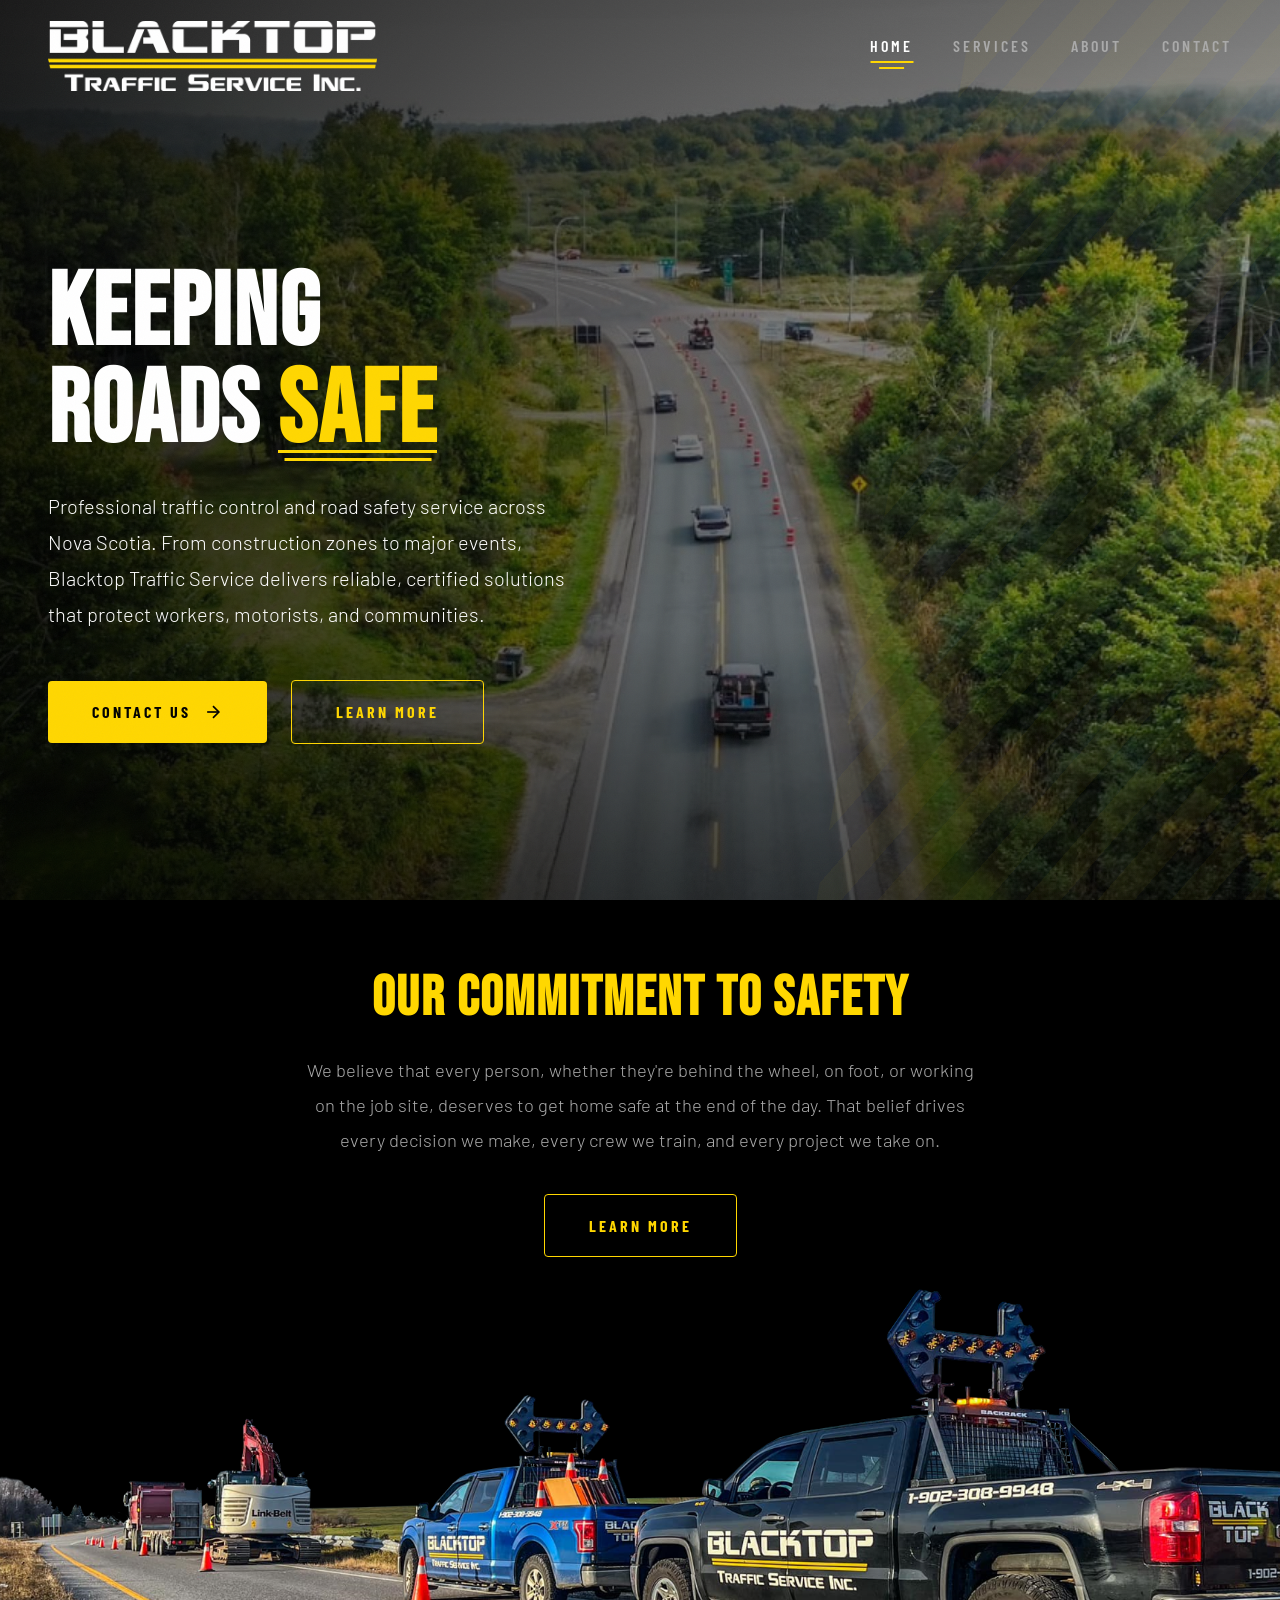
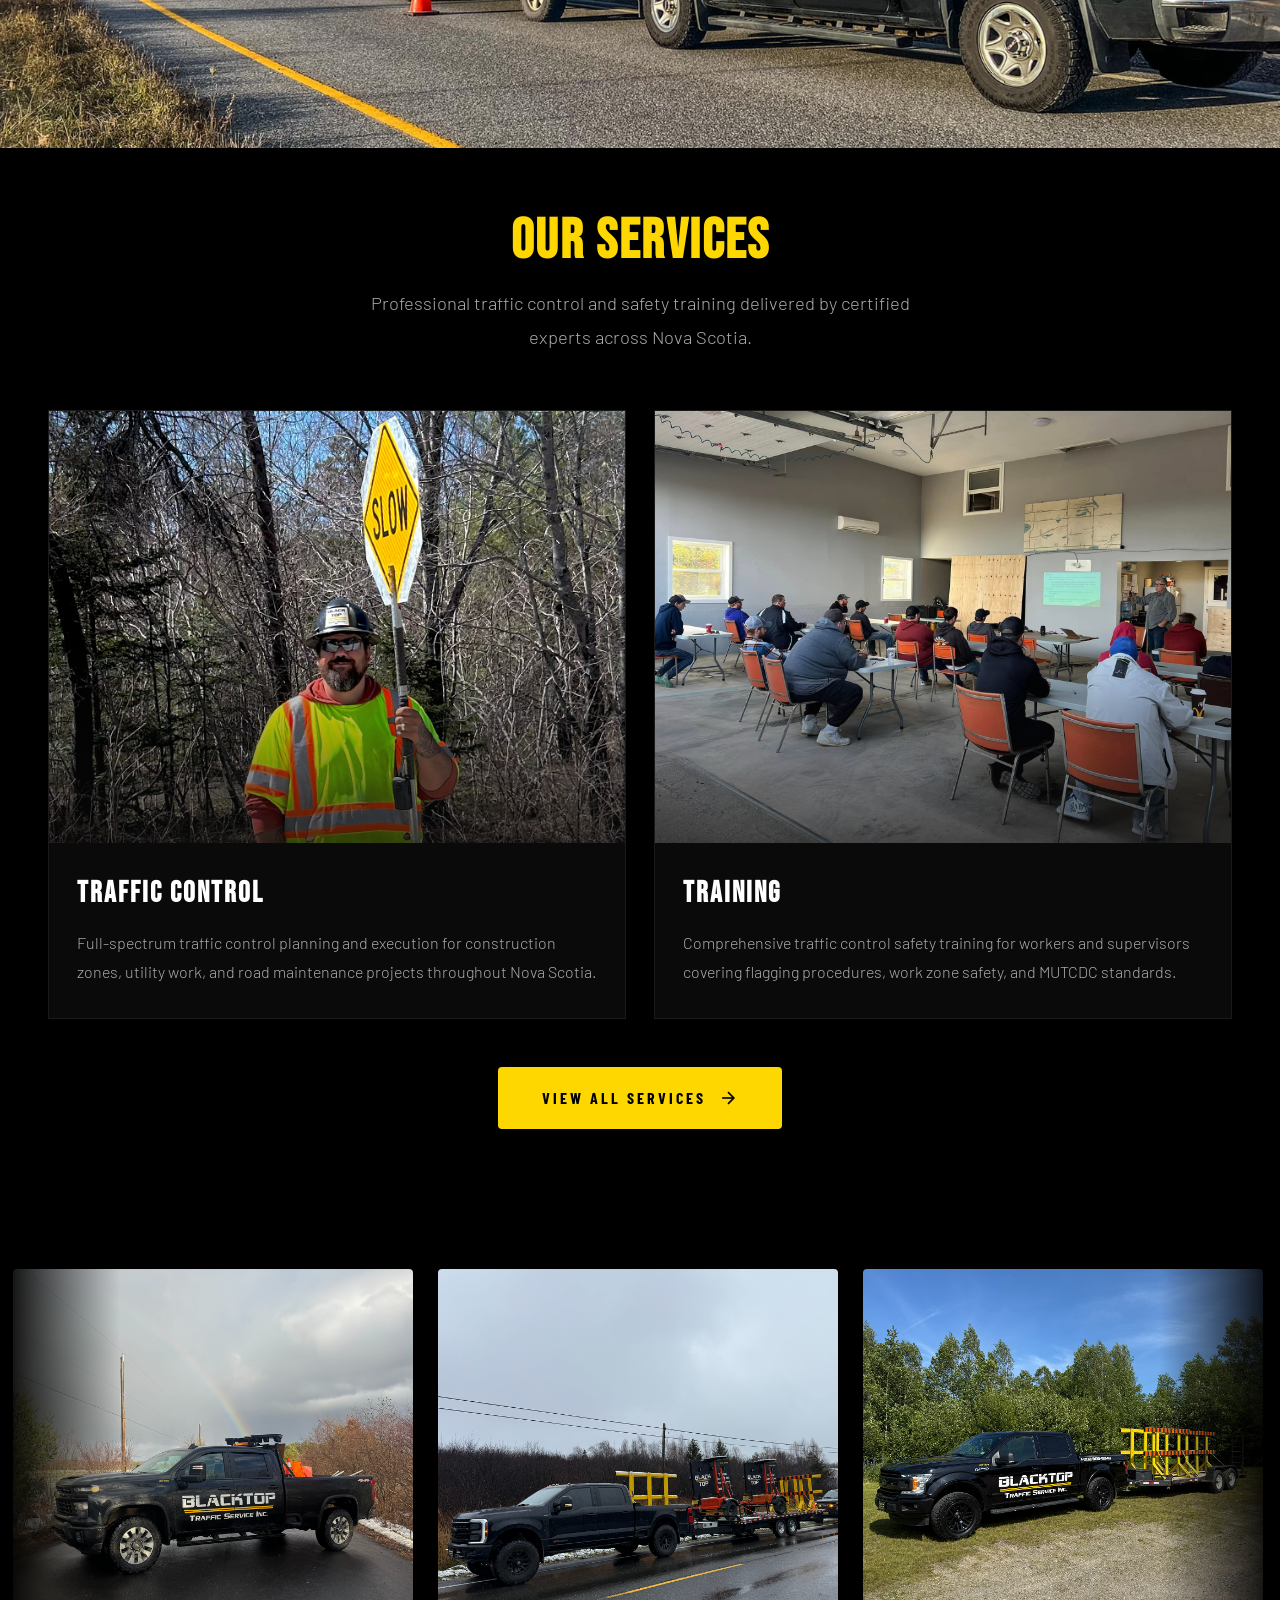
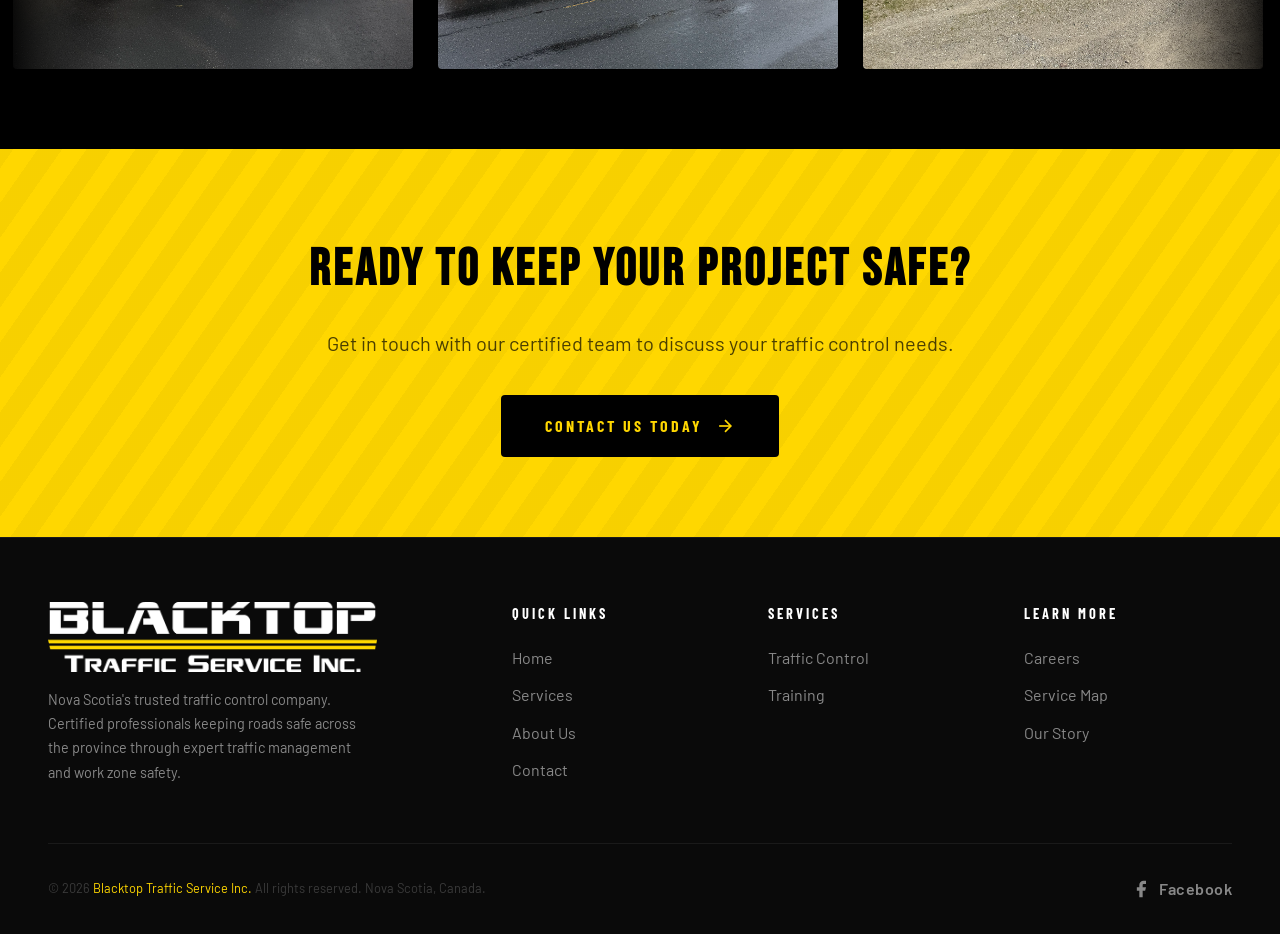
==== commit 9208b467: "Add files via upload" ====
--- a/index.html
+++ b/index.html
@@ -70,7 +70,7 @@
                     Keeping<br>Roads <em>Safe</em>
                 </h1>
                 <p class="hero__description">
-                    Professional traffic control and road safety services across Nova Scotia. From construction zones to major events, Blacktop Traffic Service delivers reliable, certified solutions that protect workers, motorists, and communities.
+                    Professional traffic control and road safety service across Nova Scotia. From construction zones to major events, Blacktop Traffic Service delivers reliable, certified solutions that protect workers, motorists, and communities.
                 </p>
                 <div class="hero__actions">
                     <a href="contact.html" class="btn btn--primary">
@@ -226,16 +226,15 @@
 
             <div>
                 <div class="footer__col-title">Services</div>
-                <a href="services.html" class="footer__col-link">Traffic Control</a>
-                <a href="services.html" class="footer__col-link">Training</a>
+                <a href="services.html#traffic-control-details" class="footer__col-link">Traffic Control</a>
+                <a href="services.html#training-details" class="footer__col-link">Training</a>
             </div>
 
             <div>
                 <div class="footer__col-title">Learn More</div>
-                <a href="contact.html" class="footer__col-link">Careers</a>
-                <a href="services.html" class="footer__col-link">Training</a>
-                <a href="services.html" class="footer__col-link">Traffic Control</a>
-                <a href="about.html" class="footer__col-link">Our Story</a>
+                <a href="contact.html#careers" class="footer__col-link">Careers</a>
+                <a href="contact.html#service-map" class="footer__col-link">Service Map</a>
+                <a href="about.html#our-story" class="footer__col-link">Our Story</a>
             </div>
         </div>
 
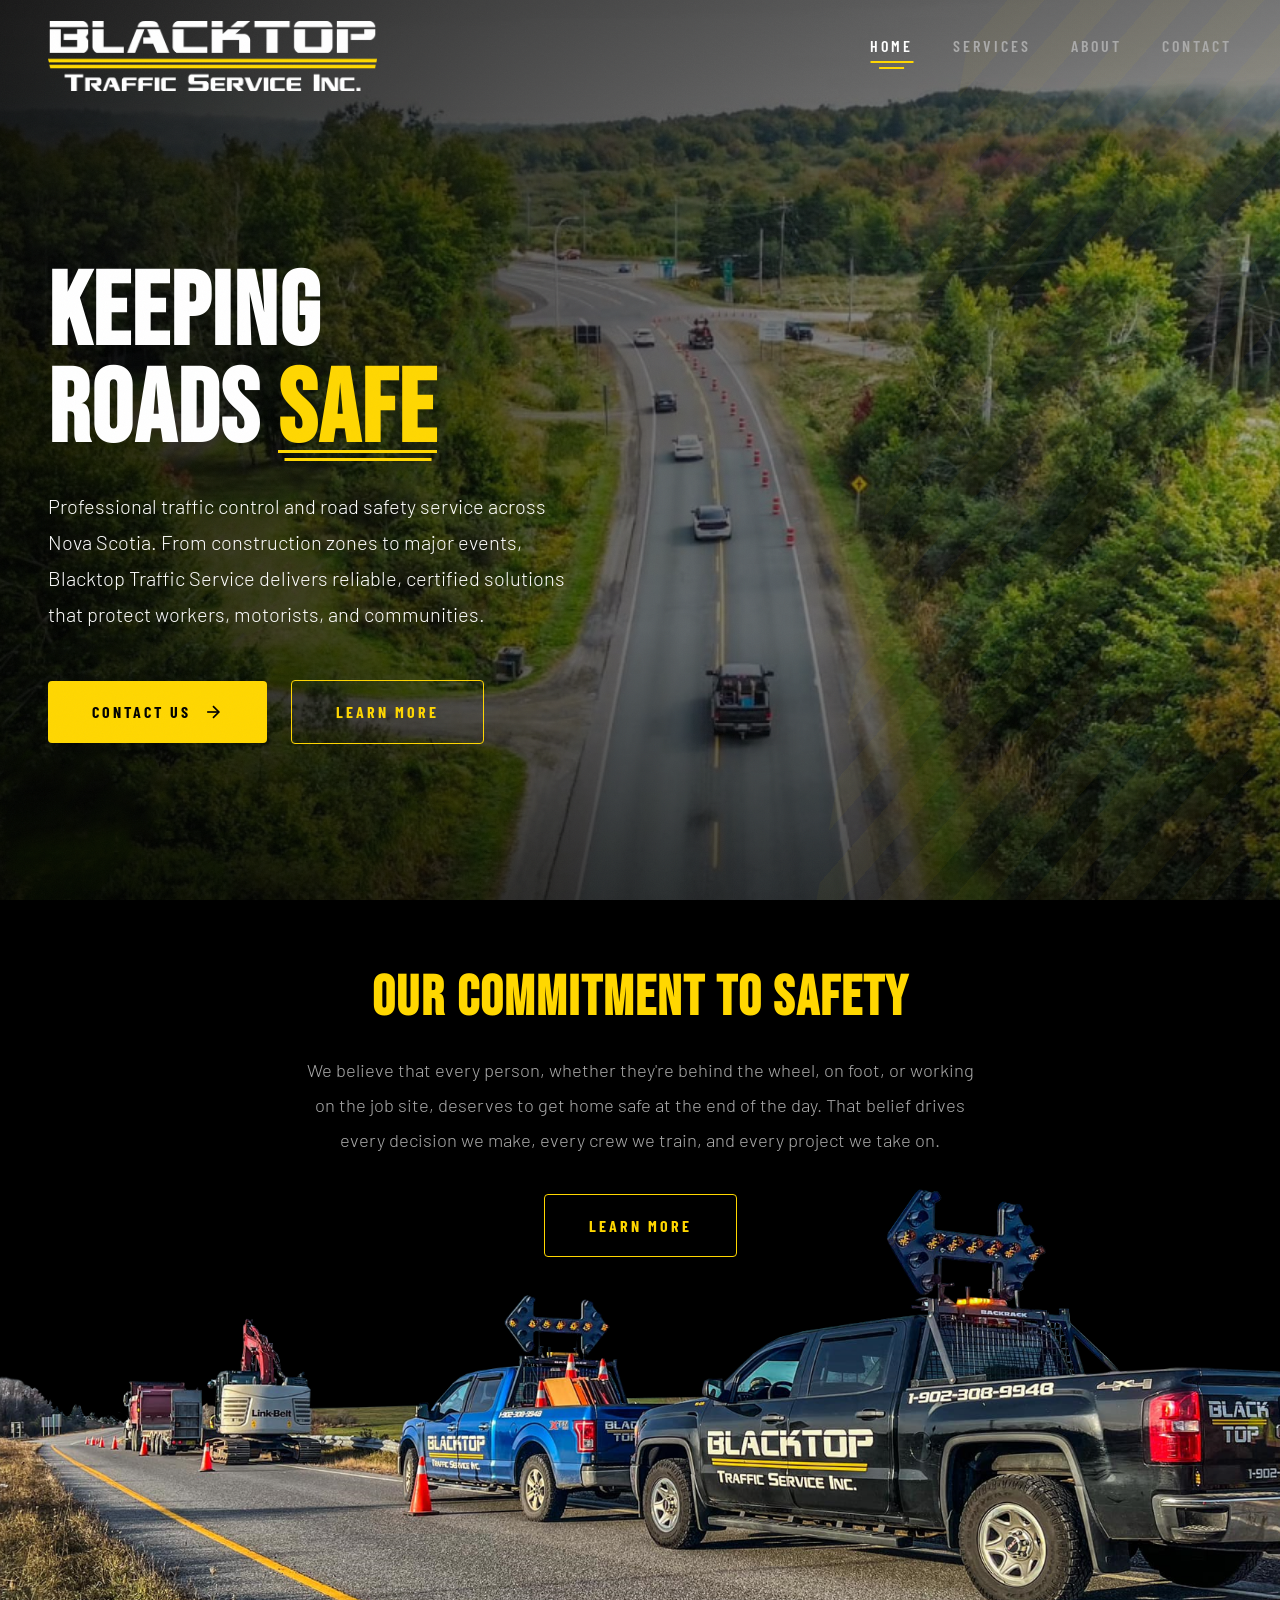
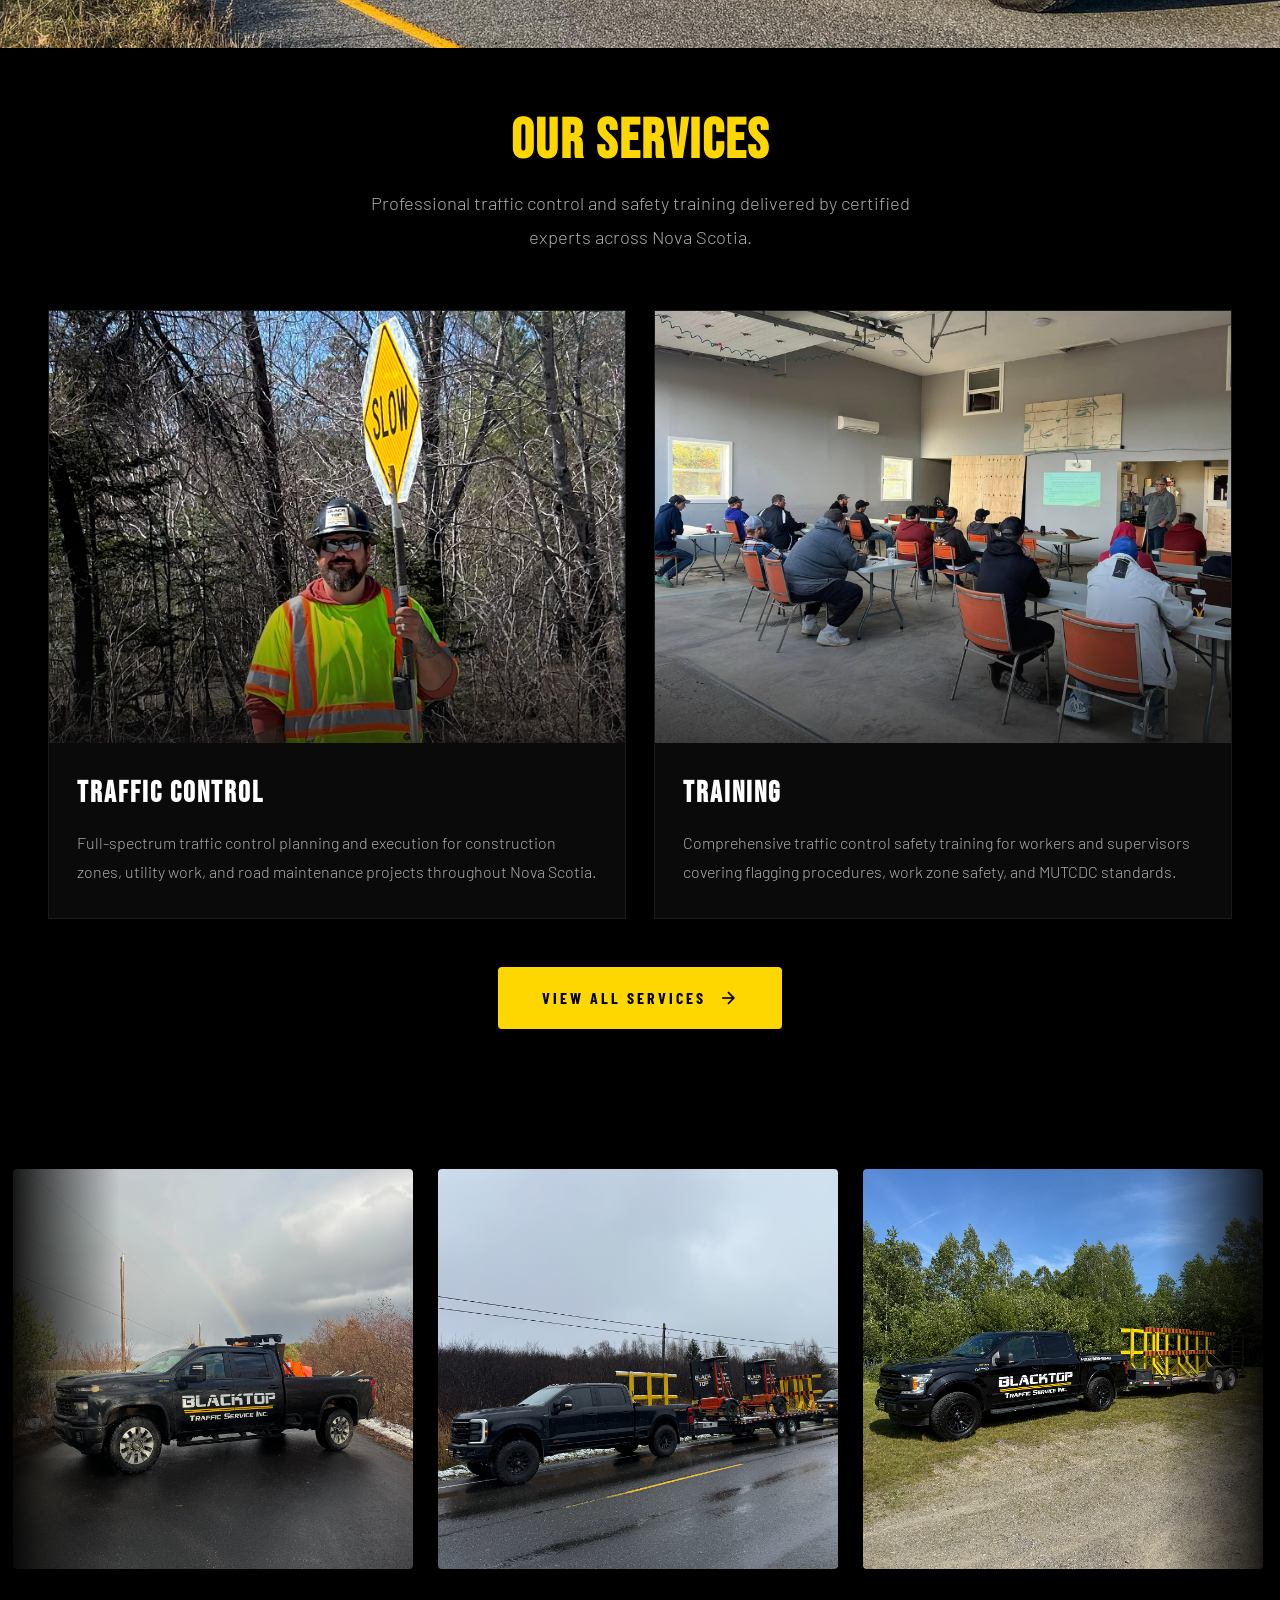
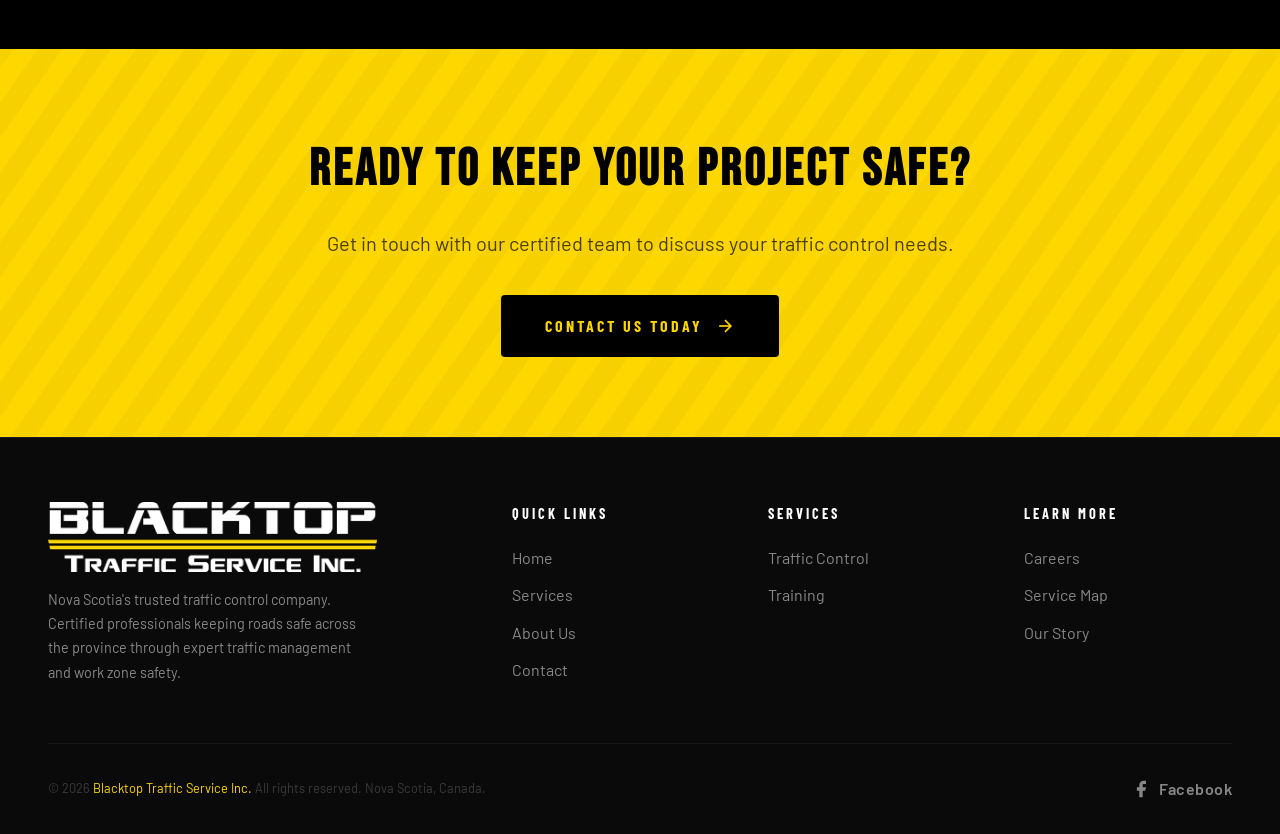
==== commit cd164582: "Add files via upload" ====
--- a/index.html
+++ b/index.html
@@ -17,10 +17,68 @@
     <meta property="og:url" content="https://www.blacktoptraffic.ca">
     <title>Blacktop Traffic Service Inc. — Nova Scotia Traffic Control & Road Safety</title>
     <link rel="canonical" href="https://www.blacktoptraffic.ca">
+    <link rel="icon" type="image/svg+xml" href="images/blacktop_site_icon.svg">
+    <link rel="apple-touch-icon" href="images/blacktop_site_icon.png">
     <link rel="preconnect" href="https://fonts.googleapis.com">
     <link rel="preconnect" href="https://fonts.gstatic.com" crossorigin>
     <link href="https://fonts.googleapis.com/css2?family=Bebas+Neue&family=Barlow:wght@300;400;500;600;700&family=Barlow+Condensed:wght@400;600;700&display=swap" rel="stylesheet">
     <link rel="stylesheet" href="css/styles.css">
+    <script type="application/ld+json">
+    {
+        "@context": "https://schema.org",
+        "@type": "LocalBusiness",
+        "name": "Blacktop Traffic Service Inc.",
+        "description": "Nova Scotia's trusted traffic control, road safety, and traffic management company. Professional flagging, lane closures, traffic control person services, and construction zone management.",
+        "url": "https://www.blacktoptraffic.ca",
+        "telephone": "+19022106898",
+        "email": "blacktoptraffic@hotmail.com",
+        "address": {
+            "@type": "PostalAddress",
+            "streetAddress": "9704 Hwy 1",
+            "addressLocality": "Marshalltown",
+            "addressRegion": "NS",
+            "postalCode": "B0V 1A0",
+            "addressCountry": "CA"
+        },
+        "geo": {
+            "@type": "GeoCoordinates",
+            "latitude": 44.4537,
+            "longitude": -65.9827
+        },
+        "areaServed": {
+            "@type": "AdministrativeArea",
+            "name": "Nova Scotia",
+            "containedInPlace": {
+                "@type": "Country",
+                "name": "Canada"
+            }
+        },
+        "openingHoursSpecification": {
+            "@type": "OpeningHoursSpecification",
+            "dayOfWeek": ["Monday", "Tuesday", "Wednesday", "Thursday", "Friday", "Saturday", "Sunday"],
+            "opens": "00:00",
+            "closes": "23:59"
+        },
+        "founder": {
+            "@type": "Person",
+            "name": "Ryan Robicheau"
+        },
+        "foundingDate": "2022",
+        "sameAs": [
+            "https://www.facebook.com/profile.php?id=100088332285635"
+        ],
+        "serviceType": [
+            "Traffic Control",
+            "Traffic Control Person Services",
+            "Flagging Operations",
+            "Lane Closures",
+            "Traffic Management Plans",
+            "Traffic Safety Training",
+            "TCP Certification",
+            "MUTCDC Training"
+        ]
+    }
+    </script>
 </head>
 <body>
 
--- a/css/styles.css
+++ b/css/styles.css
@@ -495,7 +495,7 @@
     max-width: none;
     height: auto;
     display: block;
-    margin-top: -120px;
+    margin-top: -220px;
     margin-left: -50px;
 }
 
@@ -2235,7 +2235,21 @@
     }
 
     .mission__content-inner {
-        padding: 48px 24px;
+        padding: 48px 0;
+    }
+
+    .commitment__image {
+        padding-top: 0;
+    }
+
+    .commitment__image img {
+        width: 100%;
+        margin-top: 0;
+        margin-left: 0;
+    }
+
+    .commitment__content {
+        padding-bottom: 40px;
     }
 
     .mission__image-overlay {
@@ -2329,6 +2343,6 @@
     .fullwidth-divider { height: 180px; }
     .fullwidth-divider--tall { height: 240px; }
 
-    .mission__content-inner { padding: 40px 20px; }
+    .mission__content-inner { padding: 40px 0; }
     .mission__image { height: 240px; }
 }
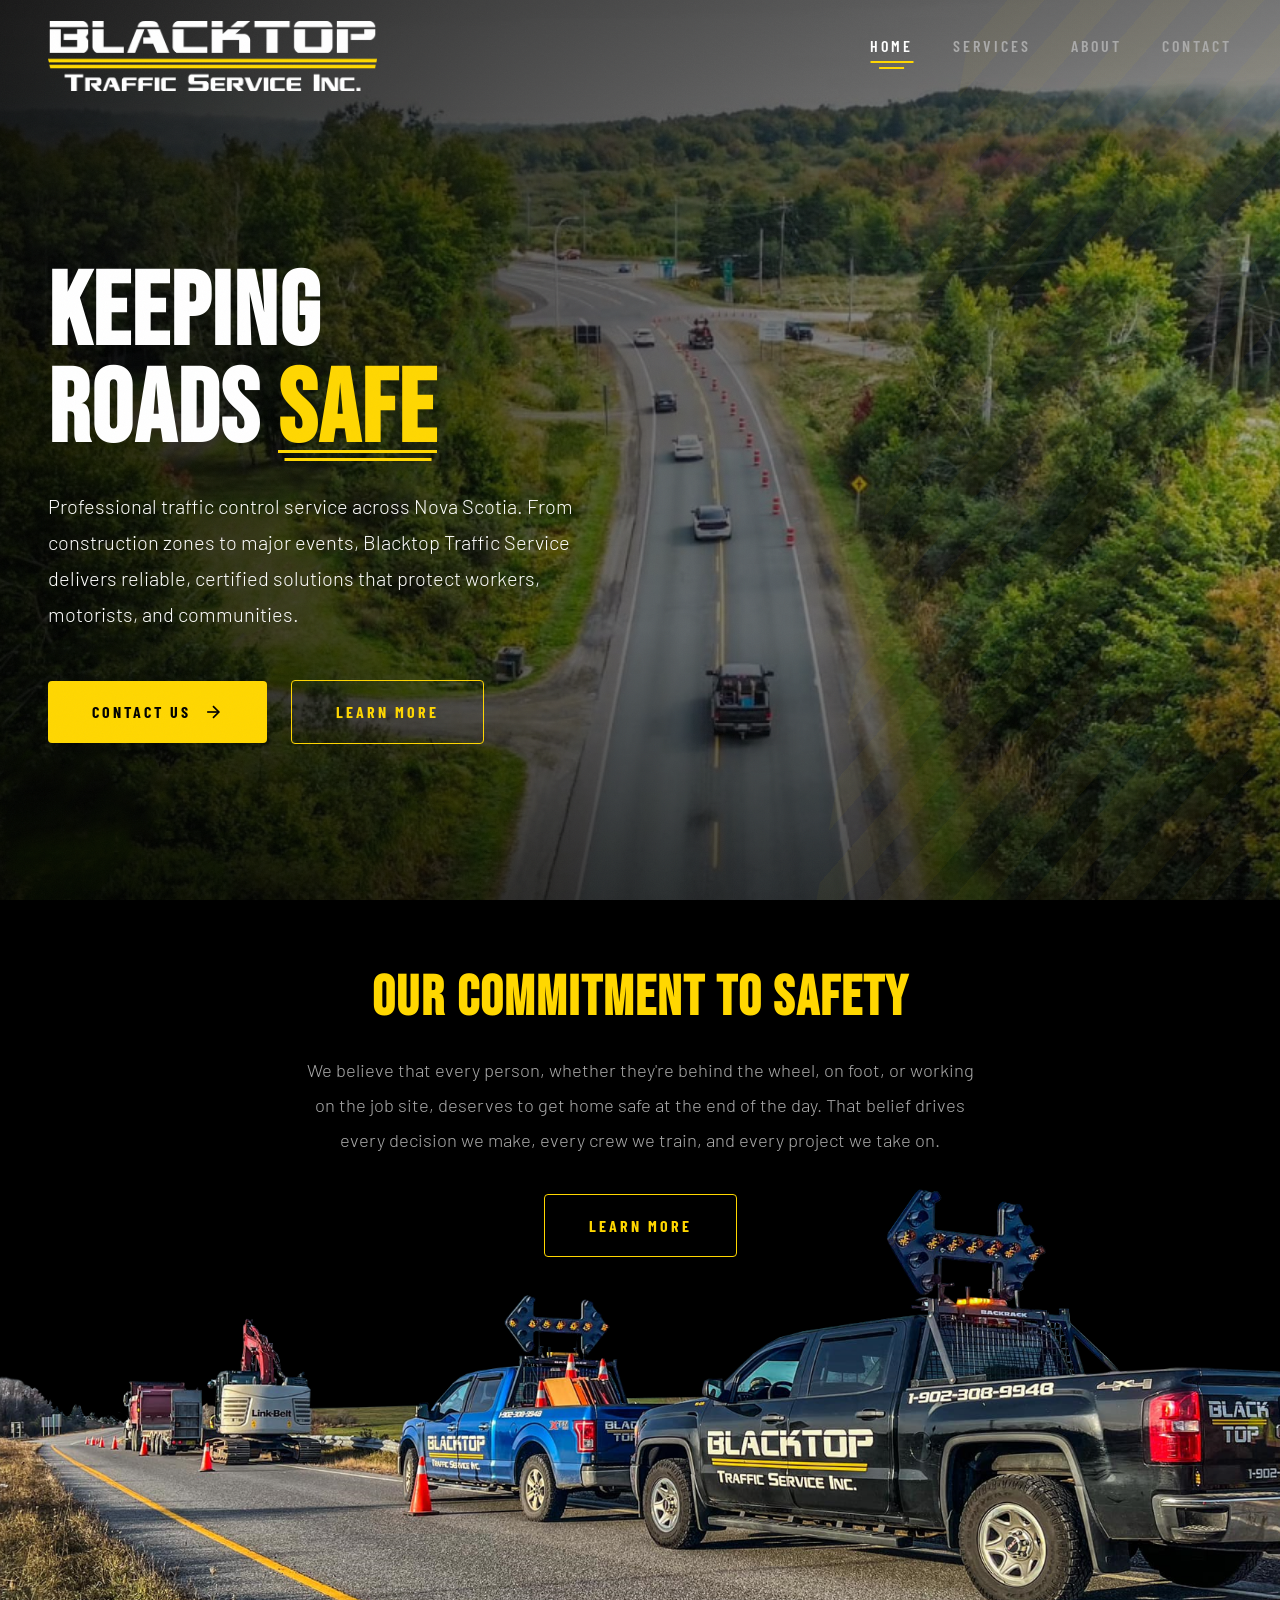
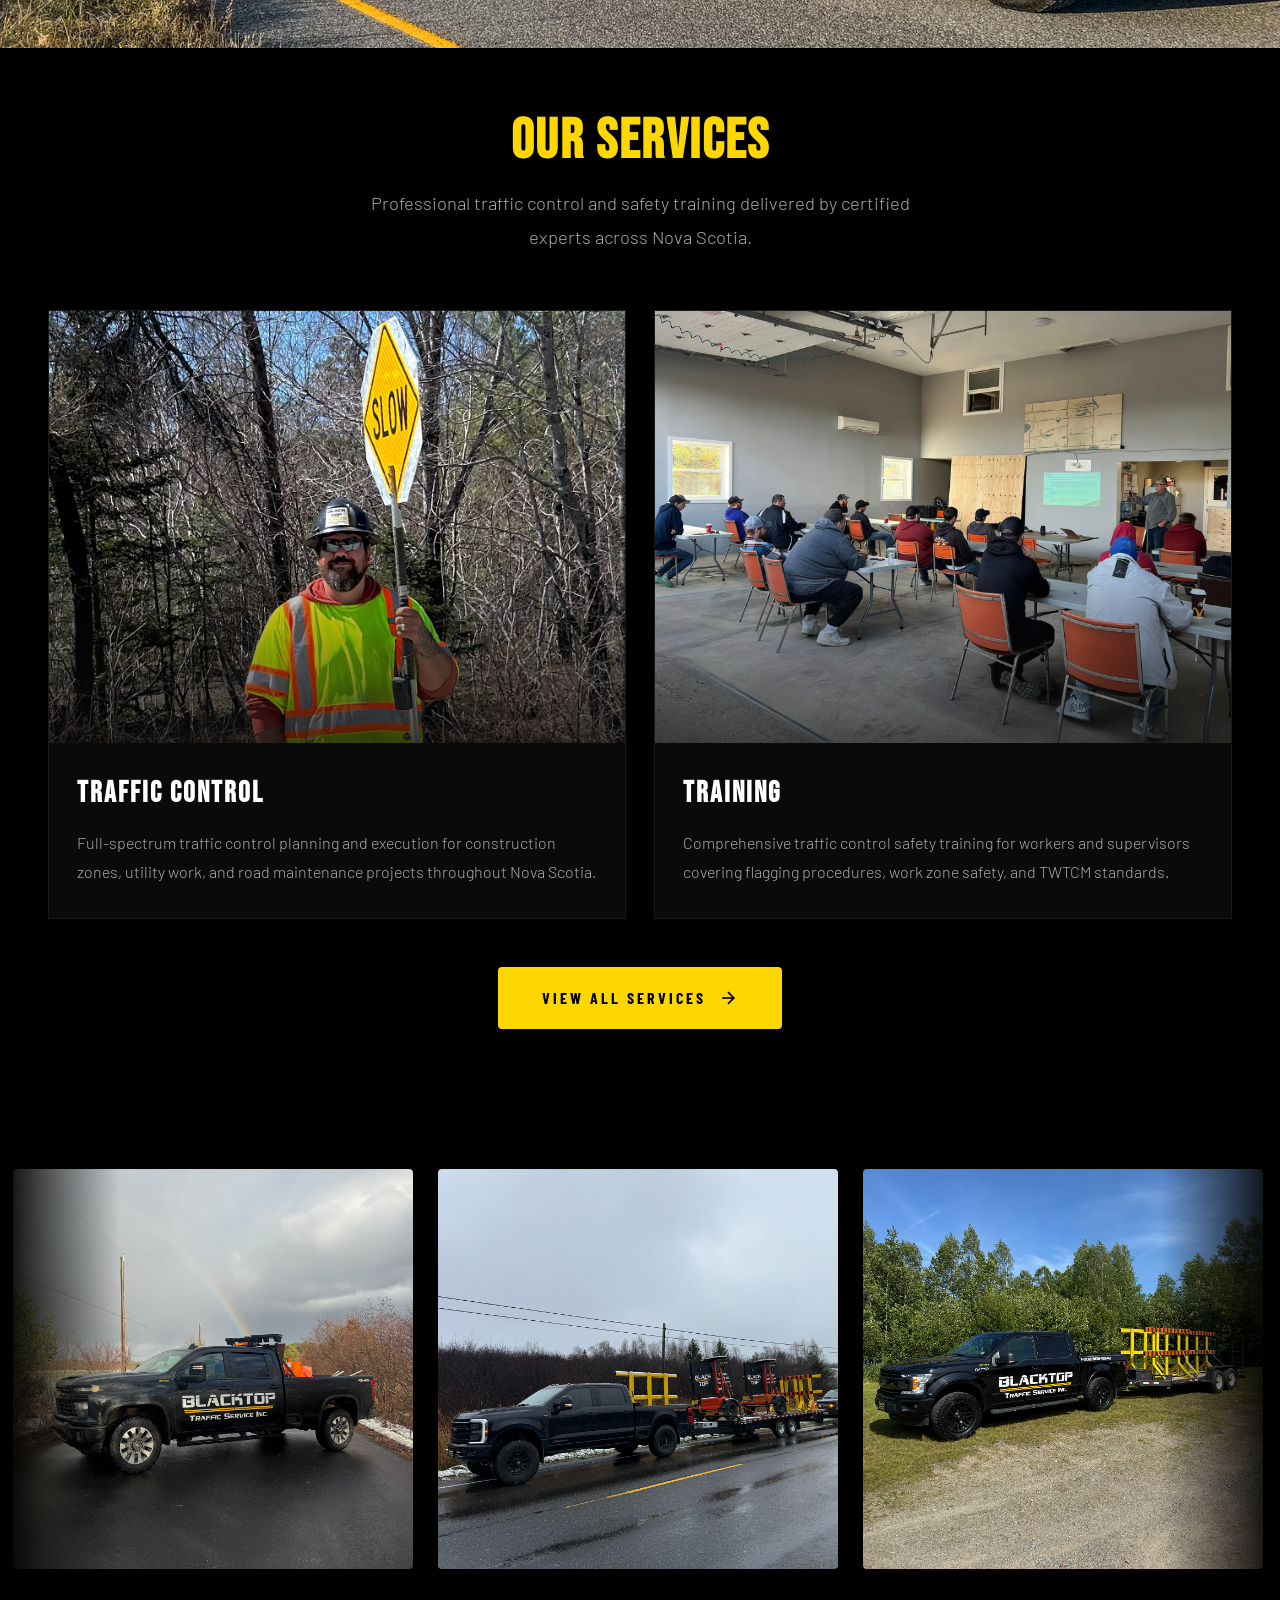
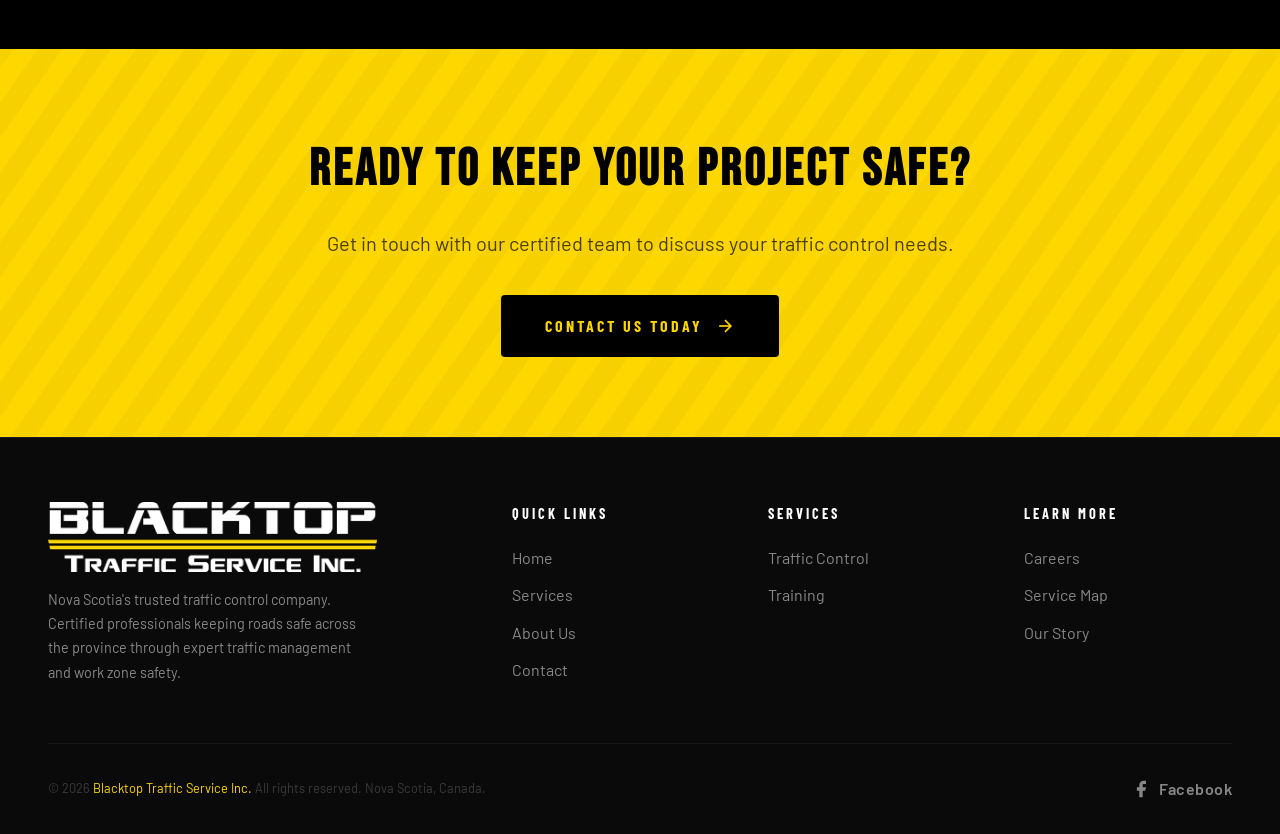
==== commit 0de91f93: "Add files via upload" ====
--- a/index.html
+++ b/index.html
@@ -3,19 +3,19 @@
 <head>
     <meta charset="UTF-8">
     <meta name="viewport" content="width=device-width, initial-scale=1.0">
-    <meta name="description" content="Blacktop Traffic Service Inc. — Nova Scotia's trusted traffic control, road safety, and traffic management company. Professional flagging, lane closures, traffic control person services, and construction zone management serving Halifax, Sydney, Truro, Dartmouth, Cape Breton, and all of Nova Scotia.">
-    <meta name="keywords" content="traffic control Nova Scotia, traffic services, Nova Scotia traffic, traffic service, traffic control person, traffic control training, traffic safety, road safety, traffic management, Blacktop Traffic, Blacktop Traffic Service, Blacktop Service, blacktop, Ryan Robicheau, Cape Breton traffic services, Nova Scotia service, flagging services, lane closures, construction zone management, pilot car services, detour setup, event traffic management, traffic services Halifax, traffic services Sydney, traffic services Dartmouth, traffic services Truro, traffic services New Glasgow, traffic services Yarmouth, traffic services Kentville, traffic services Amherst, traffic services Antigonish, traffic services Bridgewater, traffic services Wolfville, traffic services Pictou, traffic services Digby, traffic services Lunenburg, traffic services Windsor, traffic services Shelburne, traffic services Middleton, traffic services Liverpool, traffic services Springhill, traffic services Port Hawkesbury, traffic services Inverness, traffic services Baddeck, traffic services North Sydney, traffic services Glace Bay, traffic services New Waterford, traffic services Lower Sackville, traffic services Bedford, traffic services Cole Harbour, traffic services Enfield, traffic services Stellarton, traffic services Westville, traffic services Annapolis Royal, traffic services Berwick, traffic services Parrsboro, traffic services Marshalltown, traffic services Plympton">
+    <meta name="description" content="Blacktop Traffic Service Inc. — Nova Scotia's trusted traffic control and traffic management company. Professional flagging, lane closures, traffic control person services, and construction zone management serving Halifax, Sydney, Truro, Dartmouth, Cape Breton, and all of Nova Scotia.">
+    <meta name="keywords" content="traffic control Nova Scotia, traffic services, Nova Scotia traffic, traffic service, traffic control person, traffic control training, traffic safety, traffic management, Blacktop Traffic, Blacktop Traffic Service, Blacktop Service, blacktop, Ryan Robicheau, Cape Breton traffic services, Nova Scotia service, flagging services, lane closures, construction zone management, pilot car services, detour setup, event traffic management, traffic services Halifax, traffic services Sydney, traffic services Dartmouth, traffic services Truro, traffic services New Glasgow, traffic services Yarmouth, traffic services Kentville, traffic services Amherst, traffic services Antigonish, traffic services Bridgewater, traffic services Wolfville, traffic services Pictou, traffic services Digby, traffic services Lunenburg, traffic services Windsor, traffic services Shelburne, traffic services Middleton, traffic services Liverpool, traffic services Springhill, traffic services Port Hawkesbury, traffic services Inverness, traffic services Baddeck, traffic services North Sydney, traffic services Glace Bay, traffic services New Waterford, traffic services Lower Sackville, traffic services Bedford, traffic services Cole Harbour, traffic services Enfield, traffic services Stellarton, traffic services Westville, traffic services Annapolis Royal, traffic services Berwick, traffic services Parrsboro, traffic services Marshalltown, traffic services Plympton">
     <meta name="author" content="Blacktop Traffic Service Inc.">
     <meta name="robots" content="index, follow">
     <meta name="geo.region" content="CA-NS">
     <meta name="geo.placename" content="Nova Scotia, Canada">
-    <meta property="og:title" content="Blacktop Traffic Service Inc. — Nova Scotia Traffic Control & Road Safety Experts">
-    <meta property="og:description" content="Professional traffic control, flagging, traffic management, and road safety services across Nova Scotia. Serving Halifax, Cape Breton, Truro, Yarmouth, and every community province-wide. 24/7 availability.">
+    <meta property="og:title" content="Blacktop Traffic Service Inc. — Nova Scotia Traffic Control Experts">
+    <meta property="og:description" content="Professional traffic control, flagging, and traffic management services across Nova Scotia. Serving Halifax, Cape Breton, Truro, Yarmouth, and every community province-wide. 24/7 availability.">
     <meta property="og:type" content="website">
     <meta property="og:locale" content="en_CA">
     <meta property="og:site_name" content="Blacktop Traffic Service Inc.">
     <meta property="og:url" content="https://www.blacktoptraffic.ca">
-    <title>Blacktop Traffic Service Inc. — Nova Scotia Traffic Control & Road Safety</title>
+    <title>Blacktop Traffic Service Inc. — Nova Scotia Traffic Control</title>
     <link rel="canonical" href="https://www.blacktoptraffic.ca">
     <link rel="icon" type="image/svg+xml" href="images/blacktop_site_icon.svg">
     <link rel="apple-touch-icon" href="images/blacktop_site_icon.png">
@@ -28,7 +28,7 @@
         "@context": "https://schema.org",
         "@type": "LocalBusiness",
         "name": "Blacktop Traffic Service Inc.",
-        "description": "Nova Scotia's trusted traffic control, road safety, and traffic management company. Professional flagging, lane closures, traffic control person services, and construction zone management.",
+        "description": "Nova Scotia's trusted traffic control and traffic management company. Professional flagging, lane closures, traffic control person services, and construction zone management.",
         "url": "https://www.blacktoptraffic.ca",
         "telephone": "+19022106898",
         "email": "blacktoptraffic@hotmail.com",
@@ -75,7 +75,7 @@
             "Traffic Management Plans",
             "Traffic Safety Training",
             "TCP Certification",
-            "MUTCDC Training"
+            "TWTCM Training"
         ]
     }
     </script>
@@ -128,7 +128,7 @@
                     Keeping<br>Roads <em>Safe</em>
                 </h1>
                 <p class="hero__description">
-                    Professional traffic control and road safety service across Nova Scotia. From construction zones to major events, Blacktop Traffic Service delivers reliable, certified solutions that protect workers, motorists, and communities.
+                    Professional traffic control service across Nova Scotia. From construction zones to major events, Blacktop Traffic Service delivers reliable, certified solutions that protect workers, motorists, and communities.
                 </p>
                 <div class="hero__actions">
                     <a href="contact.html" class="btn btn--primary">
@@ -169,7 +169,7 @@
                 <p class="services-preview__subtitle">Professional traffic control and safety training delivered by certified experts across Nova Scotia.</p>
             </div>
             <div class="services-preview__grid">
-                <article class="preview-card reveal reveal-delay-1">
+                <a href="services.html#traffic-control-details" class="preview-card reveal reveal-delay-1">
                     <div class="preview-card__image">
                         <img src="images/traffic_control_zoomed.png" alt="Traffic control person holding a slow sign at a work zone">
                         <div class="preview-card__image-overlay"></div>
@@ -180,8 +180,8 @@
                             Full-spectrum traffic control planning and execution for construction zones, utility work, and road maintenance projects throughout Nova Scotia.
                         </p>
                     </div>
-                </article>
-                <article class="preview-card reveal reveal-delay-2">
+                </a>
+                <a href="services.html#training-details" class="preview-card reveal reveal-delay-2">
                     <div class="preview-card__image">
                         <img src="images/services/flagging.jpg" alt="Traffic safety training session with certified instructors">
                         <div class="preview-card__image-overlay"></div>
@@ -189,10 +189,10 @@
                     <div class="preview-card__body">
                         <h3 class="preview-card__title">Training</h3>
                         <p class="preview-card__text">
-                            Comprehensive traffic control safety training for workers and supervisors covering flagging procedures, work zone safety, and MUTCDC standards.
+                            Comprehensive traffic control safety training for workers and supervisors covering flagging procedures, work zone safety, and TWTCM standards.
                         </p>
                     </div>
-                </article>
+                </a>
             </div>
             <div class="services-preview__action reveal reveal-delay-3">
                 <a href="services.html" class="btn btn--primary">
@@ -318,7 +318,7 @@
         "@type": "LocalBusiness",
         "name": "Blacktop Traffic Service Inc.",
         "alternateName": ["Blacktop Traffic", "Blacktop Traffic Service", "Blacktop Service"],
-        "description": "Professional traffic control, traffic management, flagging, traffic safety training, and road safety services across Nova Scotia, Canada. Certified traffic control persons serving Halifax, Cape Breton, Truro, Yarmouth, Digby, and all communities province-wide.",
+        "description": "Professional traffic control, traffic management, flagging, and traffic safety training services across Nova Scotia, Canada. Certified traffic control persons serving Halifax, Cape Breton, Truro, Yarmouth, Digby, and all communities province-wide.",
         "url": "https://www.blacktoptraffic.ca",
         "email": "blacktoptraffic@hotmail.com",
         "founder": {
@@ -375,7 +375,6 @@
             "Traffic Control",
             "Traffic Management",
             "Traffic Safety",
-            "Road Safety",
             "Flagging Services",
             "Lane Closures",
             "Traffic Control Person Services",
--- a/css/styles.css
+++ b/css/styles.css
@@ -255,7 +255,7 @@
 
 .nav__hamburger-label {
     font-family: var(--font-heading);
-    font-size: 0.7rem;
+    font-size: 0.875rem;
     font-weight: 600;
     letter-spacing: 2px;
     text-transform: uppercase;
@@ -505,7 +505,7 @@
 .services-preview {
     background: var(--black);
     padding-top: 65px !important;
-    padding-bottom: 70px;
+    padding-bottom: 40px;
 }
 
 .services-preview__header {
@@ -2152,6 +2152,16 @@
     .footer { padding: 40px 24px 20px; }
     .page-header { padding: 120px 24px 48px; }
 
+    .page-header--bg .section-title {
+        text-shadow: 0 2px 12px rgba(0, 0, 0, 0.35), 0 4px 24px rgba(0, 0, 0, 0.2);
+    }
+
+    .contact-page .section-title,
+    .contact-page .section-subtitle,
+    .contact-page .section-label {
+        text-shadow: 0 2px 12px rgba(0, 0, 0, 0.4), 0 1px 3px rgba(0, 0, 0, 0.3);
+    }
+
     .hero__title em::after { bottom: 2px; }
     .hero__title em::before { bottom: -6px; }
 
@@ -2303,6 +2313,20 @@
     .footer__top {
         grid-template-columns: 1fr;
         gap: 32px;
+    }
+
+    .footer__col-link {
+        padding: 6px 0;
+    }
+
+    .footer__facebook-link {
+        min-width: 44px;
+        min-height: 44px;
+    }
+
+    .footer__facebook-link svg {
+        width: 24px;
+        height: 24px;
     }
 
     .footer__bottom {
